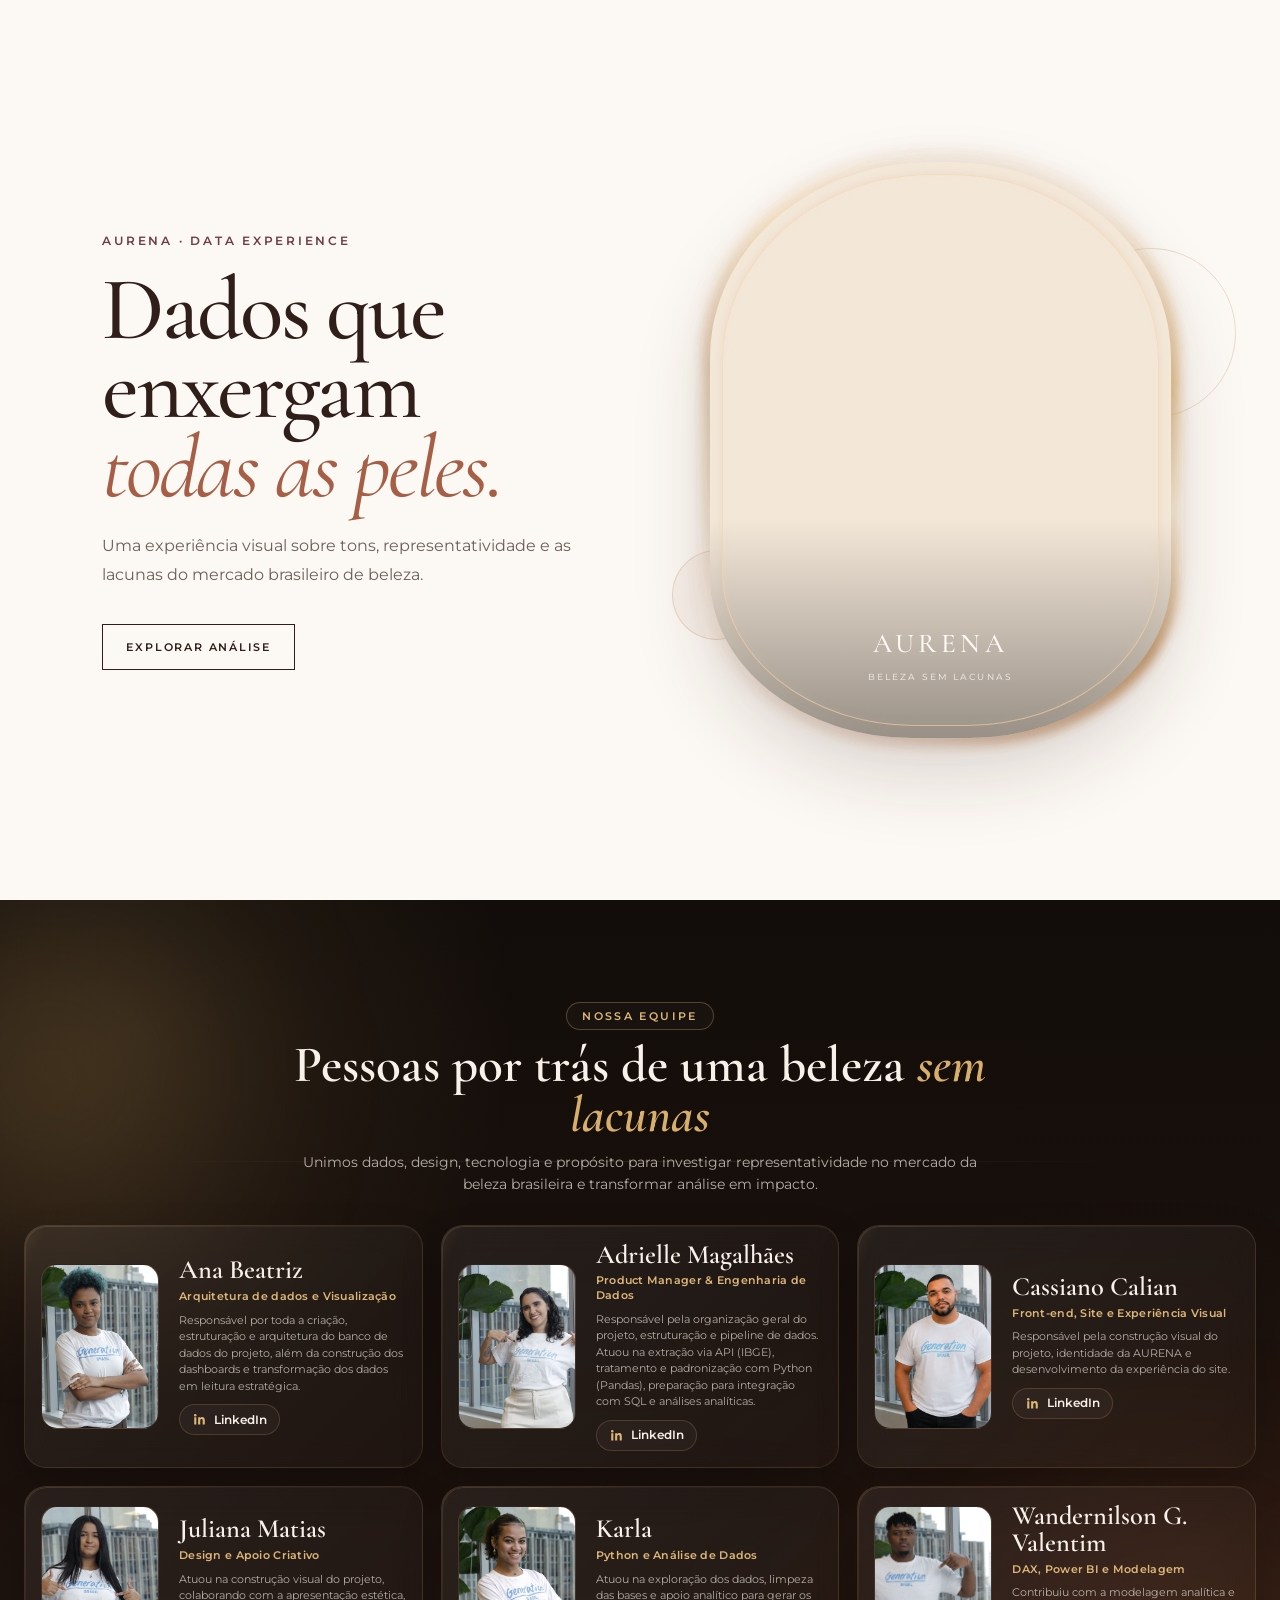
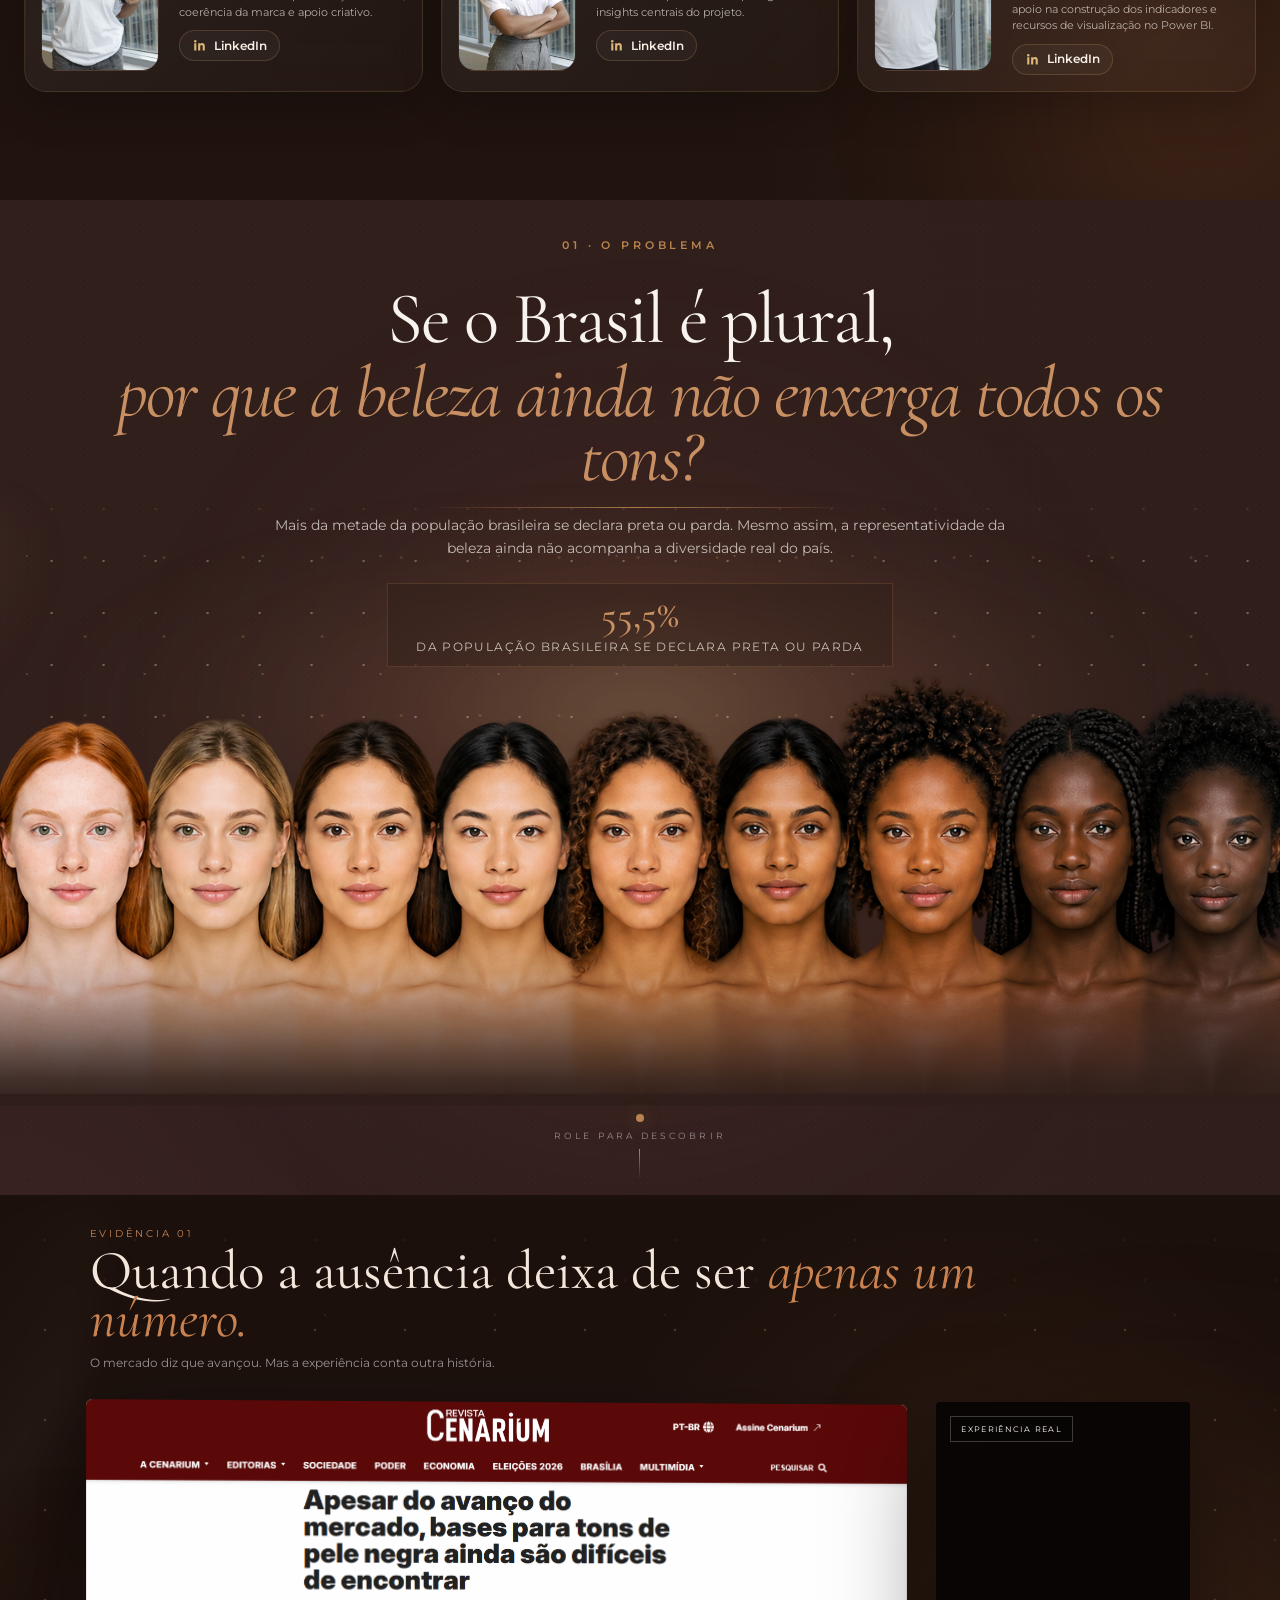
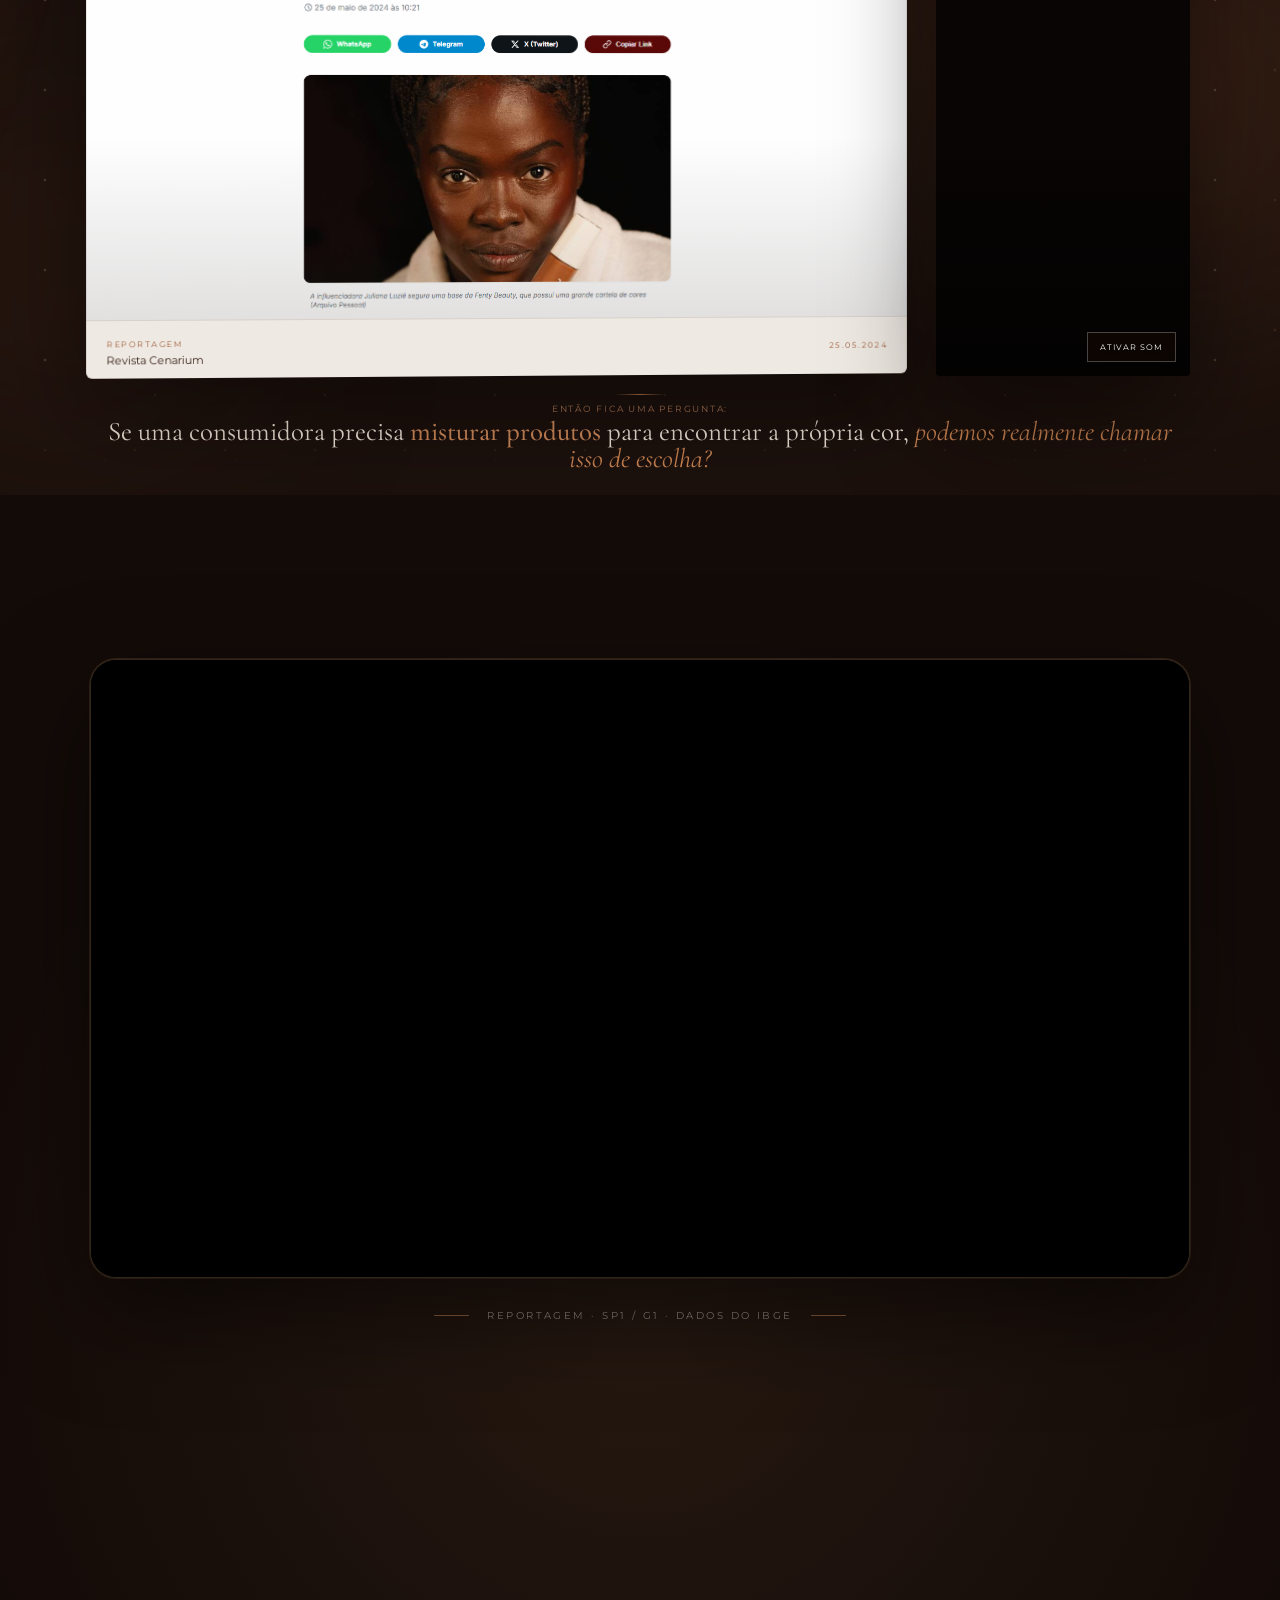
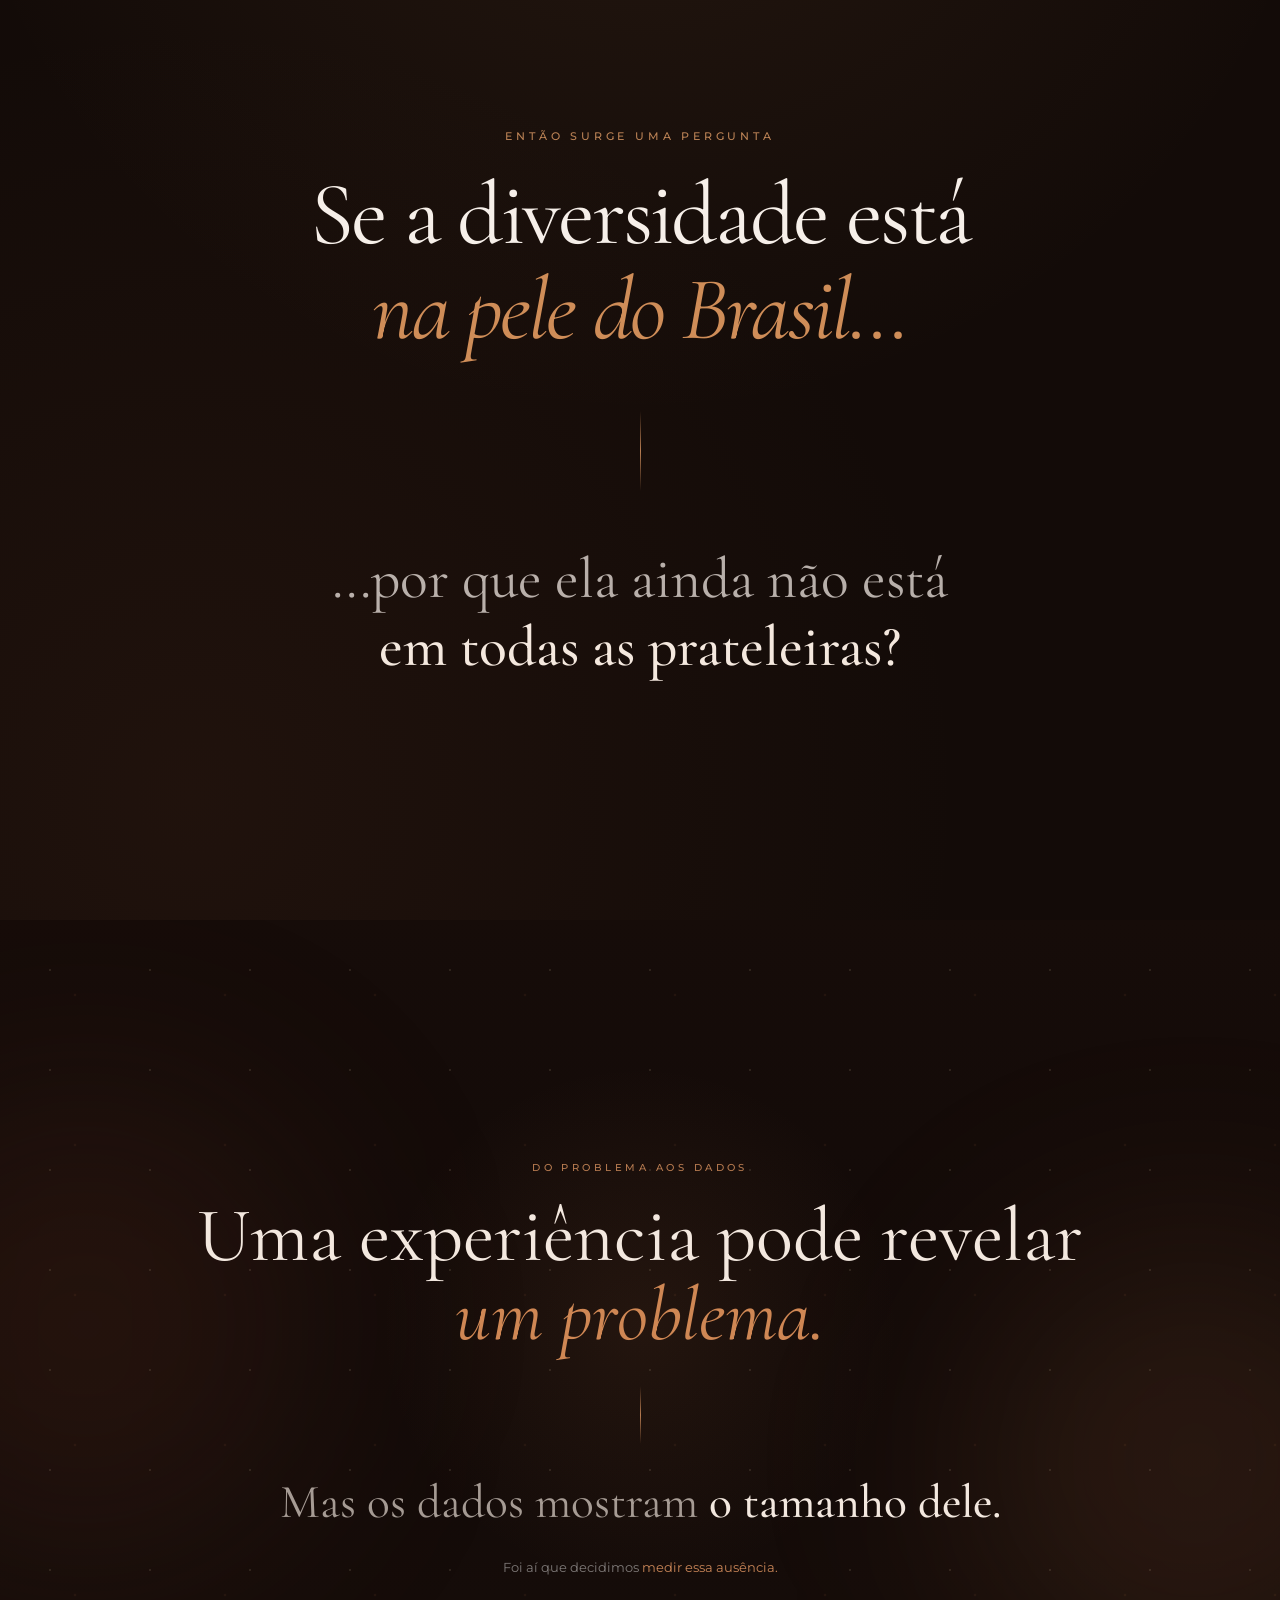
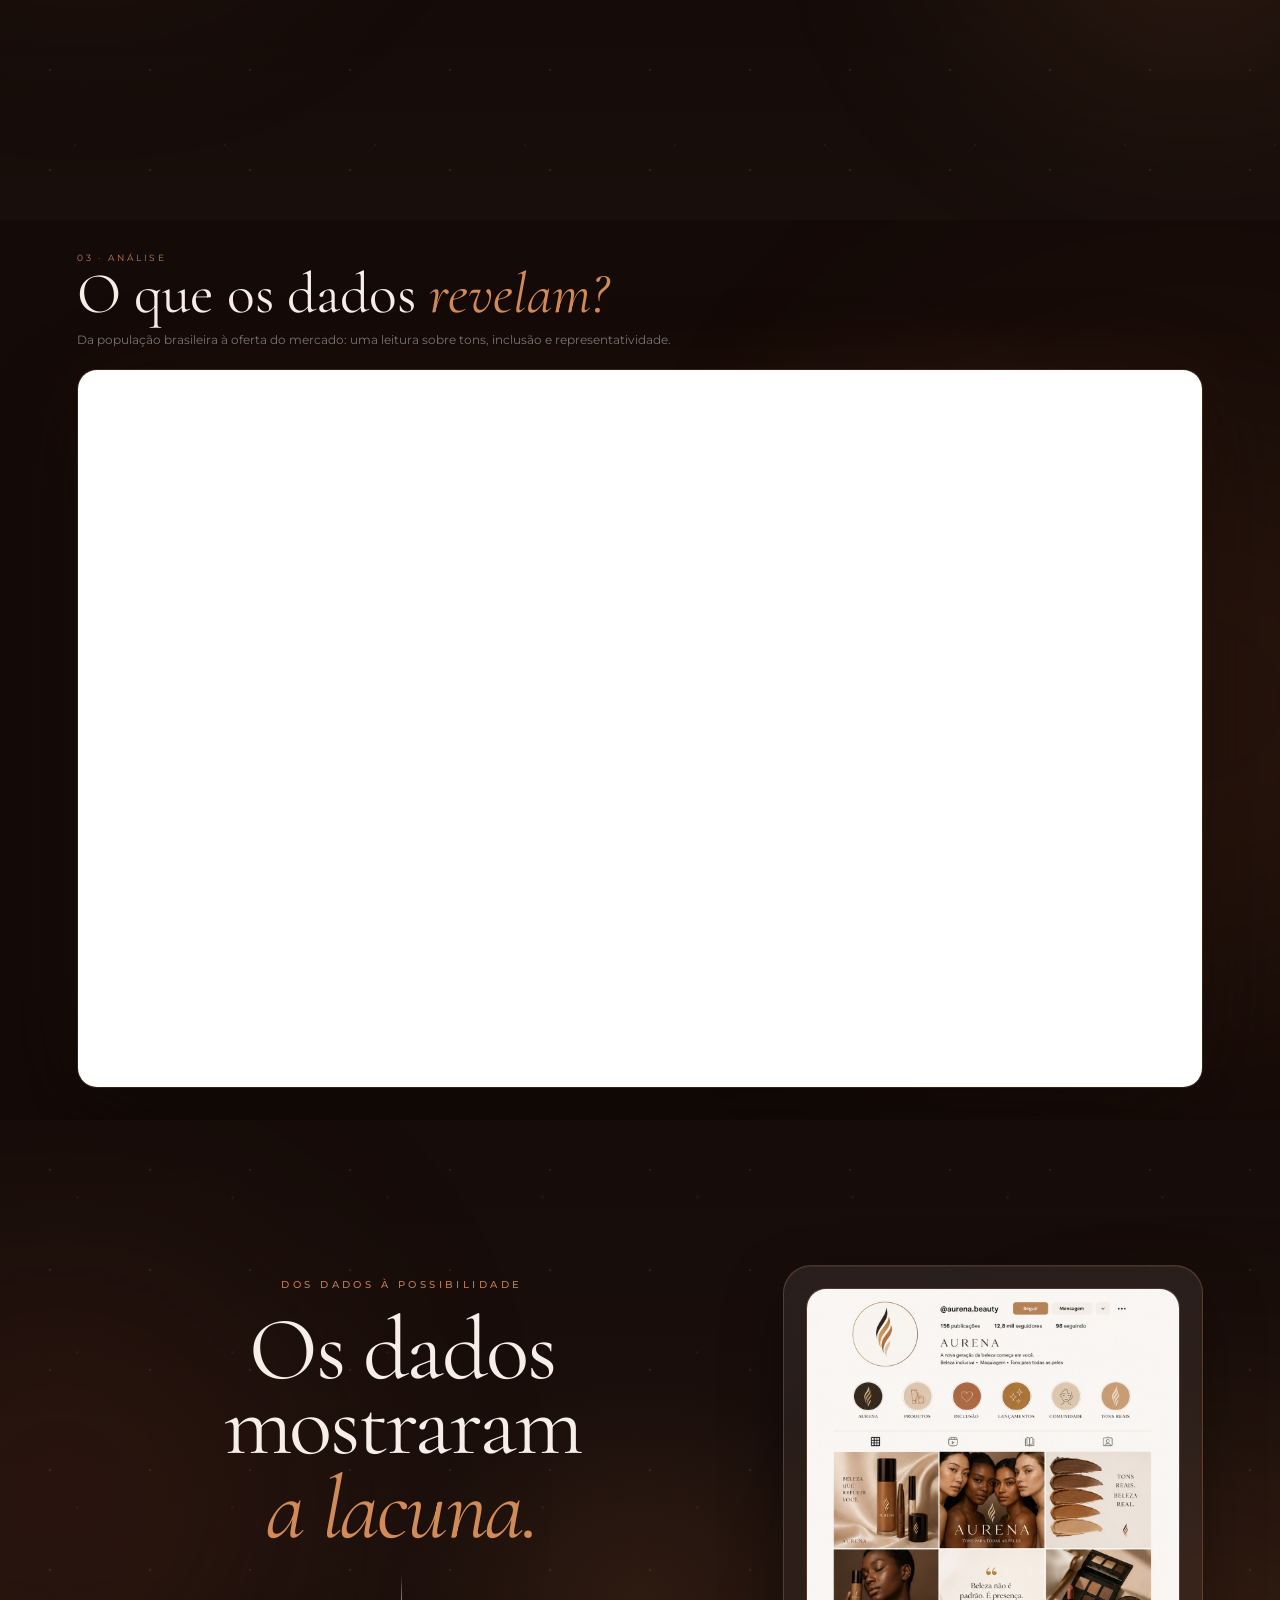
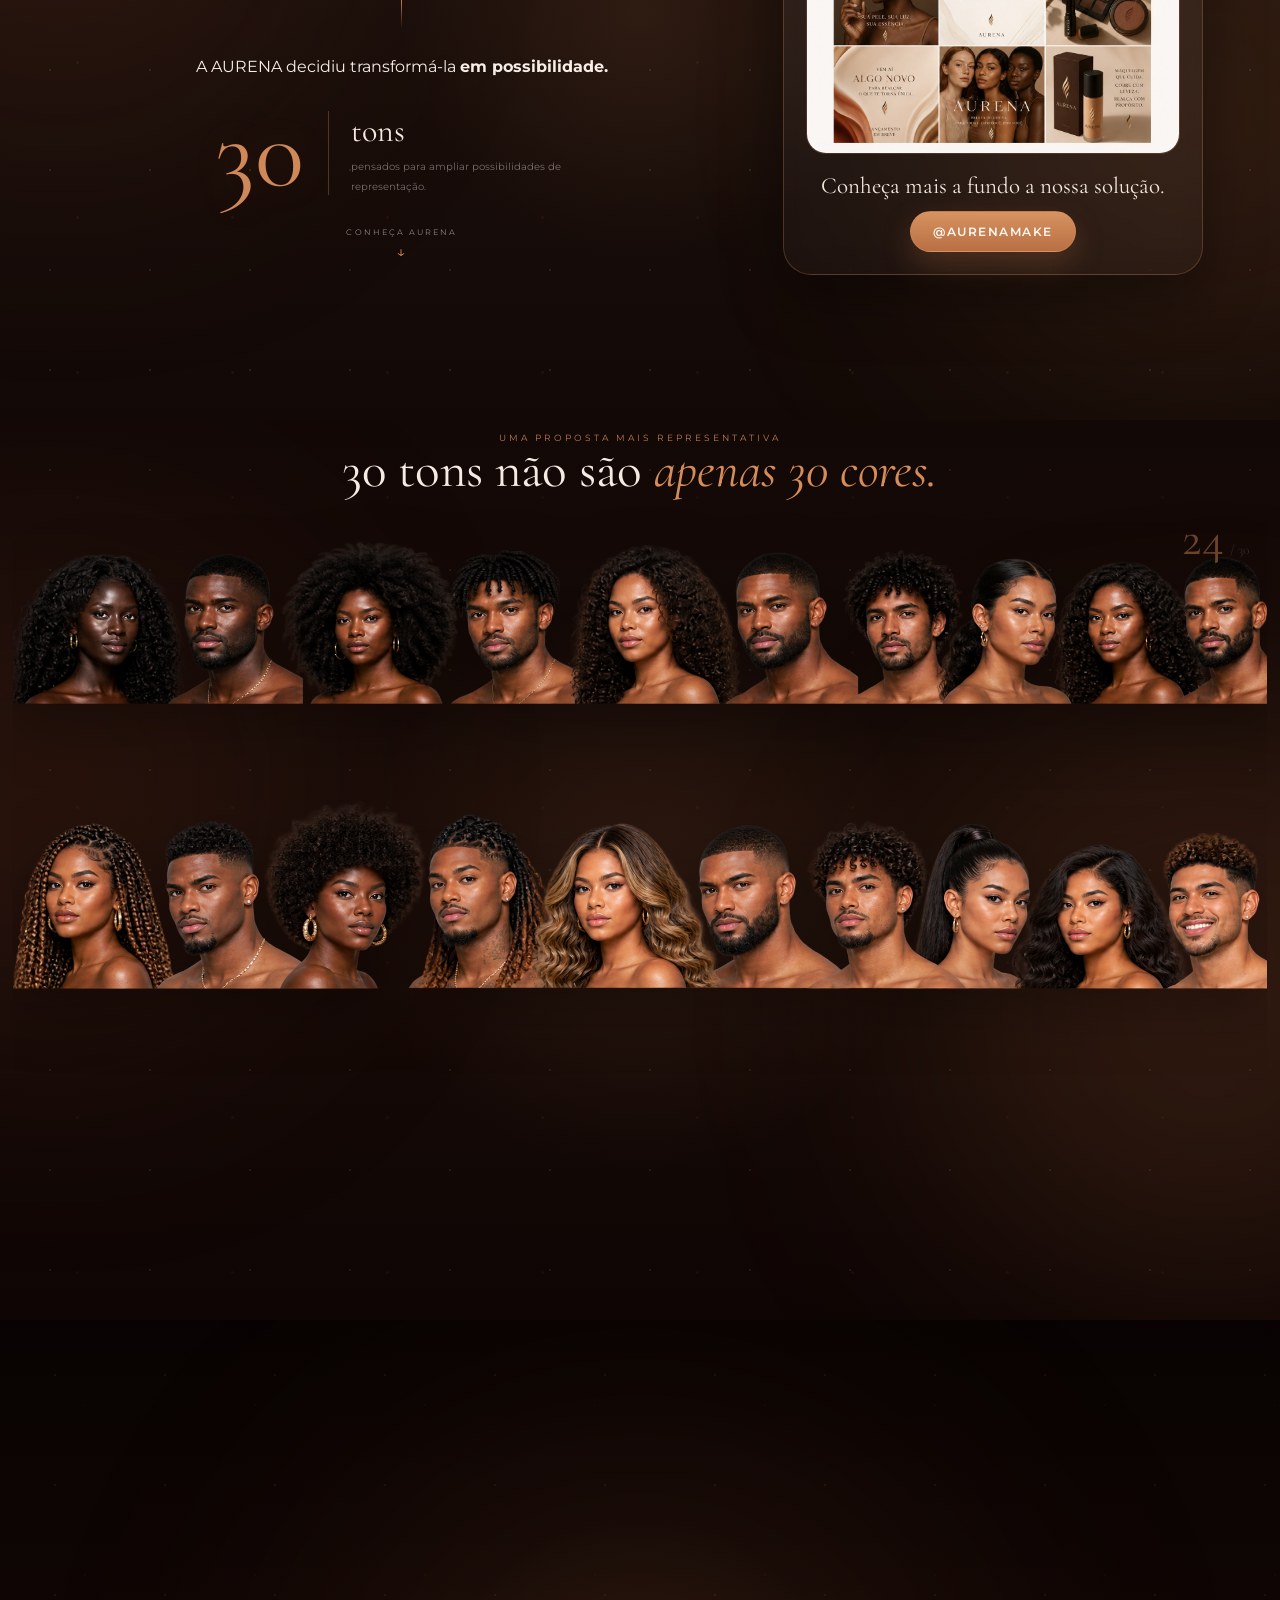
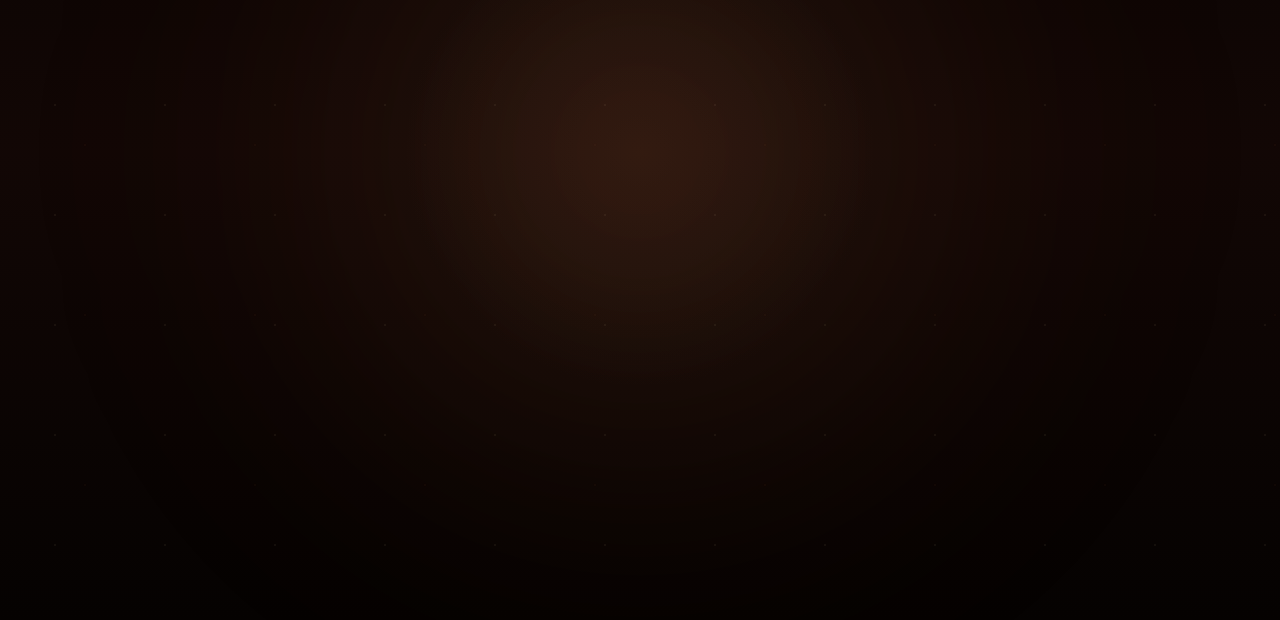
==== index.html @ 51bfdc3a "chore: prepare AURENA website for static deployment" ====
<!doctype html>
<html lang="pt-BR">
  <head>
    <meta charset="UTF-8" />
    <meta name="viewport" content="width=device-width, initial-scale=1.0" />

    <title>AURENA — Beleza sem Lacunas</title>

    <!-- FONTES -->
    <link rel="preconnect" href="https://fonts.googleapis.com" />
    <link rel="preconnect" href="https://fonts.gstatic.com" crossorigin />

    <link
      href="https://fonts.googleapis.com/css2?family=Cormorant+Garamond:wght@400;500;600;700&family=Montserrat:wght@300;400;500;600&display=swap"
      rel="stylesheet"
    />

    <!-- CSS -->
    <link rel="stylesheet" href="style.css" />
  </head>

  <body class="intro-lock">
    <!-- =========================================
       INTRODUÇÃO AURENA
       ========================================= -->

    <section class="intro" id="intro">
      <!-- Canvas responsável pelas partículas -->
      <canvas id="powderCanvas"></canvas>

      <!-- Luzes de fundo -->
      <div class="ambient ambient-one"></div>
      <div class="ambient ambient-two"></div>

      <!-- Pó compacto -->
      <div class="compact" id="compact">
        <div class="compact-ring"></div>

        <div class="powder-surface">
          <!-- Rachaduras -->
          <span class="crack crack-1"></span>
          <span class="crack crack-2"></span>
          <span class="crack crack-3"></span>
          <span class="crack crack-4"></span>
          <span class="crack crack-5"></span>
          <span class="crack crack-6"></span>
          <span class="crack crack-7"></span>
          <span class="crack crack-8"></span>
        </div>
      </div>

      <!-- Marca -->
      <div class="brand-reveal" id="brandReveal">
        <span class="brand-kicker"> BELEZA SEM LACUNAS </span>

        <h1 class="brand-name">AURENA</h1>

        <div class="brand-line"></div>

        <p class="brand-slogan">
          A nova geração da beleza começa em
          <strong>você.</strong>
        </p>
      </div>

      <!-- Texto inferior -->
      <p class="intro-hint" id="introHint">clique ou toque para revelar</p>

      <!-- Botão -->
      <button class="skip-intro" id="skipIntro" type="button">
        pular introdução
      </button>
    </section>

    <!-- =========================================
       PRÉVIA DA HOME
       ========================================= -->

    <main class="site-content">
      <section class="preview-hero">
        <!-- Texto -->
        <div class="preview-copy">
          <span class="preview-eyebrow"> AURENA · DATA EXPERIENCE </span>

          <h2>
            Dados que enxergam
            <em>todas as peles.</em>
          </h2>

          <p>
            Uma experiência visual sobre tons, representatividade e as lacunas
            do mercado brasileiro de beleza.
          </p>

          <a href="#projeto" class="preview-button"> explorar análise </a>
        </div>

        <!-- Elemento visual -->
        <!-- =========================================
     VÍDEO AURENA
========================================= -->

        <div class="aurena-video-container">
          <div class="aurena-video-frame">
            <video
              id="aurenaVideo"
              class="aurena-video"
              muted
              playsinline
              autoplay
              loop
              preload="metadata"
            >
              <source src="./assets/aurena-beauty.mp4" type="video/mp4" />
            </video>

            <!-- detalhe editorial -->

            <div class="video-gradient"></div>

            <!-- identificação discreta -->

            <div class="video-label">
              <span> AURENA </span>

              <small> BELEZA SEM LACUNAS </small>
            </div>
          </div>

          <!-- elemento decorativo -->

          <div class="video-circle video-circle-one"></div>

          <div class="video-circle video-circle-two"></div>
        </div>
      </section>

      <!-- =========================================
   EQUIPE AURENA
   ========================================= -->
      <section class="team-section" id="equipe">
        <div class="team-bg-glow team-bg-glow-1"></div>
        <div class="team-bg-glow team-bg-glow-2"></div>

        <div class="team-container">
          <div class="team-header">
            <span class="team-tag">NOSSA EQUIPE</span>
            <h2>
              Pessoas por trás de uma beleza
              <span>sem lacunas</span>
            </h2>
            <p>
              Unimos dados, design, tecnologia e propósito para investigar
              representatividade no mercado da beleza brasileira e transformar
              análise em impacto.
            </p>
          </div>

          <div class="team-grid">
            <!-- 1 -->
            <article class="team-card">
              <div class="team-photo-wrapper">
                <img
                  src="./assets/team/ana.jpg"
                  alt="Foto de Ana Beatriz"
                  class="team-photo"
                />
              </div>

              <div class="team-info">
                <h3>Ana Beatriz</h3>
                <span class="team-role"
                  >Arquitetura de dados e Visualização</span
                >
                <p>
                  Responsável por toda a criação, estruturação e arquitetura do
                  banco de dados do projeto, além da construção dos dashboards e
                  transformação dos dados em leitura estratégica.
                </p>

                <a
                  href="https://www.linkedin.com/in/anbez/"
                  target="_blank"
                  class="team-linkedin"
                >
                  <svg viewBox="0 0 24 24" aria-hidden="true">
                    <path
                      d="M6.94 8.5H3.56V20h3.38V8.5ZM5.25 3A2.06 2.06 0 0 0 3.19 5.06c0 1.13.92 2.06 2.06 2.06a2.06 2.06 0 1 0 0-4.12ZM20.44 12.74c0-3.27-1.74-4.79-4.06-4.79-1.87 0-2.71 1.03-3.18 1.75V8.5H9.81c.04.8 0 11.5 0 11.5h3.38v-6.42c0-.34.02-.68.13-.92.27-.68.88-1.38 1.9-1.38 1.34 0 1.88 1.02 1.88 2.52V20h3.38v-7.26Z"
                    />
                  </svg>
                  <span>LinkedIn</span>
                </a>
              </div>
            </article>

            <article class="team-card">
              <div class="team-photo-wrapper">
                <img
                  src="./assets/team/marcia.jpg"
                  alt="Foto de Adrielle"
                  class="team-photo"
                />
              </div>

              <div class="team-info">
                <h3>Adrielle Magalhães</h3>
                <span class="team-role"
                  >Product Manager & Engenharia de Dados</span
                >
                <p>
                  Responsável pela organização geral do projeto, estruturação e
                  pipeline de dados. Atuou na extração via API (IBGE),
                  tratamento e padronização com Python (Pandas), preparação para
                  integração com SQL e análises analíticas.
                </p>

                <a
                  href="https://www.linkedin.com/in/adriellermagalhaes/"
                  target="_blank"
                  class="team-linkedin"
                >
                  <svg viewBox="0 0 24 24" aria-hidden="true">
                    <path
                      d="M6.94 8.5H3.56V20h3.38V8.5ZM5.25 3A2.06 2.06 0 0 0 3.19 5.06c0 1.13.92 2.06 2.06 2.06a2.06 2.06 0 1 0 0-4.12ZM20.44 12.74c0-3.27-1.74-4.79-4.06-4.79-1.87 0-2.71 1.03-3.18 1.75V8.5H9.81c.04.8 0 11.5 0 11.5h3.38v-6.42c0-.34.02-.68.13-.92.27-.68.88-1.38 1.9-1.38 1.34 0 1.88 1.02 1.88 2.52V20h3.38v-7.26Z"
                    />
                  </svg>
                  <span>LinkedIn</span>
                </a>
              </div>
            </article>

            <!-- 2 -->
            <article class="team-card">
              <div class="team-photo-wrapper">
                <img
                  src="./assets/team/cassiano.jpg"
                  alt="Foto de Cassiano "
                  class="team-photo"
                />
              </div>

              <div class="team-info">
                <h3>Cassiano Calian</h3>
                <span class="team-role"
                  >Front-end, Site e Experiência Visual</span
                >
                <p>
                  Responsável pela construção visual do projeto, identidade da
                  AURENA e desenvolvimento da experiência do site.
                </p>

                <a
                  href="https://www.linkedin.com/in/cassianocalian/"
                  target="_blank"
                  class="team-linkedin"
                >
                  <svg viewBox="0 0 24 24" aria-hidden="true">
                    <path
                      d="M6.94 8.5H3.56V20h3.38V8.5ZM5.25 3A2.06 2.06 0 0 0 3.19 5.06c0 1.13.92 2.06 2.06 2.06a2.06 2.06 0 1 0 0-4.12ZM20.44 12.74c0-3.27-1.74-4.79-4.06-4.79-1.87 0-2.71 1.03-3.18 1.75V8.5H9.81c.04.8 0 11.5 0 11.5h3.38v-6.42c0-.34.02-.68.13-.92.27-.68.88-1.38 1.9-1.38 1.34 0 1.88 1.02 1.88 2.52V20h3.38v-7.26Z"
                    />
                  </svg>
                  <span>LinkedIn</span>
                </a>
              </div>
            </article>

            <!-- 4 -->
            <article class="team-card">
              <div class="team-photo-wrapper">
                <img
                  src="./assets/team/juliana.jpg"
                  alt="Foto de Juliana"
                  class="team-photo"
                />
              </div>

              <div class="team-info">
                <h3>Juliana Matias</h3>
                <span class="team-role">Design e Apoio Criativo</span>
                <p>
                  Atuou na construção visual do projeto, colaborando com a
                  apresentação estética, coerência da marca e apoio criativo.
                </p>

                <a
                  href="https://www.linkedin.com/in/juliana-matias/"
                  target="_blank"
                  class="team-linkedin"
                >
                  <svg viewBox="0 0 24 24" aria-hidden="true">
                    <path
                      d="M6.94 8.5H3.56V20h3.38V8.5ZM5.25 3A2.06 2.06 0 0 0 3.19 5.06c0 1.13.92 2.06 2.06 2.06a2.06 2.06 0 1 0 0-4.12ZM20.44 12.74c0-3.27-1.74-4.79-4.06-4.79-1.87 0-2.71 1.03-3.18 1.75V8.5H9.81c.04.8 0 11.5 0 11.5h3.38v-6.42c0-.34.02-.68.13-.92.27-.68.88-1.38 1.9-1.38 1.34 0 1.88 1.02 1.88 2.52V20h3.38v-7.26Z"
                    />
                  </svg>
                  <span>LinkedIn</span>
                </a>
              </div>
            </article>

            <!-- 5 -->
            <article class="team-card">
              <div class="team-photo-wrapper">
                <img
                  src="./assets/team/karla.jpg"
                  alt="Foto de Karla"
                  class="team-photo"
                />
              </div>

              <div class="team-info">
                <h3>Karla</h3>
                <span class="team-role">Python e Análise de Dados</span>
                <p>
                  Atuou na exploração dos dados, limpeza das bases e apoio
                  analítico para gerar os insights centrais do projeto.
                </p>

                <a
                  href="https://www.linkedin.com/in/karla-maria-m-b86157215/"
                  target="_blank"
                  class="team-linkedin"
                >
                  <svg viewBox="0 0 24 24" aria-hidden="true">
                    <path
                      d="M6.94 8.5H3.56V20h3.38V8.5ZM5.25 3A2.06 2.06 0 0 0 3.19 5.06c0 1.13.92 2.06 2.06 2.06a2.06 2.06 0 1 0 0-4.12ZM20.44 12.74c0-3.27-1.74-4.79-4.06-4.79-1.87 0-2.71 1.03-3.18 1.75V8.5H9.81c.04.8 0 11.5 0 11.5h3.38v-6.42c0-.34.02-.68.13-.92.27-.68.88-1.38 1.9-1.38 1.34 0 1.88 1.02 1.88 2.52V20h3.38v-7.26Z"
                    />
                  </svg>
                  <span>LinkedIn</span>
                </a>
              </div>
            </article>

            <!-- 6 -->
            <article class="team-card">
              <div class="team-photo-wrapper">
                <img
                  src="./assets/team/wandernilson.jpg"
                  alt="Foto de Wandernilson"
                  class="team-photo"
                />
              </div>

              <div class="team-info">
                <h3>Wandernilson G. Valentim</h3>
                <span class="team-role">DAX, Power BI e Modelagem</span>
                <p>
                  Contribuiu com a modelagem analítica e apoio na construção dos
                  indicadores e recursos de visualização no Power BI.
                </p>

                <a
                  href="https://www.linkedin.com/in/wandernilsongv/"
                  target="_blank"
                  class="team-linkedin"
                >
                  <svg viewBox="0 0 24 24" aria-hidden="true">
                    <path
                      d="M6.94 8.5H3.56V20h3.38V8.5ZM5.25 3A2.06 2.06 0 0 0 3.19 5.06c0 1.13.92 2.06 2.06 2.06a2.06 2.06 0 1 0 0-4.12ZM20.44 12.74c0-3.27-1.74-4.79-4.06-4.79-1.87 0-2.71 1.03-3.18 1.75V8.5H9.81c.04.8 0 11.5 0 11.5h3.38v-6.42c0-.34.02-.68.13-.92.27-.68.88-1.38 1.9-1.38 1.34 0 1.88 1.02 1.88 2.52V20h3.38v-7.26Z"
                    />
                  </svg>
                  <span>LinkedIn</span>
                </a>
              </div>
            </article>
          </div>
        </div>
      </section>

      <!-- =====================================================
     O PROBLEMA
===================================================== -->

      <section class="problem-section" id="projeto">
        <!-- luzes decorativas -->
        <div class="problem-light problem-light-one"></div>
        <div class="problem-light problem-light-two"></div>

        <!-- primeira tela -->
        <div class="problem-intro reveal-problem">
          <span class="problem-eyebrow"> 01 · O PROBLEMA </span>

          <h2 class="problem-question">
            Se o Brasil é plural,
            <em>por que a beleza ainda não enxerga todos os tons?</em>
          </h2>

          <p class="problem-description">
            Mais da metade da população brasileira se declara preta ou parda.
            Mesmo assim, a representatividade da beleza ainda não acompanha a
            diversidade real do país.
          </p>

          <div class="problem-mini-stat hero-55-card">
            <strong>55,5%</strong>
            <span>da população brasileira se declara preta ou parda</span>
          </div>
          <div class="problem-people">
            <!-- AURA DOURADA ATRÁS DAS MODELOS -->
            <div class="people-luxury-aura" aria-hidden="true"></div>

            <!-- PARTÍCULAS DE PÓ DE MAQUIAGEM -->
            <div class="people-makeup-dust" aria-hidden="true"></div>

            <img
              src="./assets/diversidade-mulheres.png"
              alt="Diversidade de tons de pele"
            />

            <div class="problem-people-fade" aria-hidden="true"></div>
          </div>

          <div class="scroll-indicator">
            <span>ROLE PARA DESCOBRIR</span>

            <div class="scroll-line"></div>
          </div>
        </div>

        <!-- =====================================================
     EVIDÊNCIA - REPORTAGEM + VÍDEO
====================================================== -->

        <section class="evidencia" id="evidencia">
          <div class="evidencia-luz evidencia-luz-1"></div>
          <div class="evidencia-luz evidencia-luz-2"></div>
          <div class="evidencia-powder" aria-hidden="true"></div>
          <div class="evidencia-shimmer" aria-hidden="true"></div>

          <div class="evidencia-container">
            <!-- CABEÇALHO -->
            <header class="evidencia-header evidencia-reveal">
              <span class="evidencia-numero"> EVIDÊNCIA 01 </span>

              <h2>
                Quando a ausência deixa de ser
                <span>apenas um número.</span>
              </h2>

              <p>
                O mercado diz que avançou. Mas a experiência conta outra
                história.
              </p>
            </header>

            <!-- CONTEÚDO PRINCIPAL -->
            <div class="evidencia-grid evidencia-reveal">
              <!-- REPORTAGEM -->
              <a
                class="reportagem-card"
                href="https://revistacenarium.com.br/apesar-do-avanco-do-mercado-bases-para-tons-de-pele-negra-ainda-sao-dificeis-de-encontrar/"
                target="_blank"
                rel="noopener noreferrer"
              >
                <div class="reportagem-imagem">
                  <img
                    src="./assets/reportagem-cenarium.webp"
                    alt="Reportagem sobre dificuldade em encontrar bases para tons de pele negra"
                  />

                  <div class="reportagem-overlay"></div>
                </div>

                <div class="reportagem-info">
                  <div>
                    <span>REPORTAGEM</span>

                    <p>Revista Cenarium</p>
                  </div>

                  <span class="reportagem-data"> 25.05.2024 </span>
                </div>
              </a>

              <!-- VÍDEO -->
              <div class="video-evidencia-card">
                <video
                  id="videoEvidencia"
                  muted
                  playsinline
                  loop
                  preload="metadata"
                >
                  <source
                    src="./assets/reel-youthforia.mp4"
                    type="video/mp4"
                  />
                </video>

                <div class="video-etiqueta">EXPERIÊNCIA REAL</div>

                <button class="video-som" id="videoSom" type="button">
                  ATIVAR SOM
                </button>
              </div>
            </div>

            <!-- FRASE IMPACTO -->
            <div class="evidencia-impacto evidencia-reveal">
              <div class="linha-impacto"></div>

              <p class="impacto-pequeno">Então fica uma pergunta:</p>

              <blockquote>
                Se uma consumidora precisa
                <strong>misturar produtos</strong>
                para encontrar a própria cor,

                <span> podemos realmente chamar isso de escolha? </span>
              </blockquote>
            </div>
          </div>
        </section>

        <!-- ==================================================
     AURENA — DO CENSO AO MERCADO
================================================== -->

        <section class="aurena-story" id="aurenaStory">
          <!-- ==========================================
         01 — PERGUNTA ANTES DO VÍDEO
    =========================================== -->
          <!--

          *<div class="aurena-story__intro">
            <span class="aurena-story__eyebrow">
              DADOS QUE CONTAM UMA HISTÓRIA
            </span>

            <h2>
              Mas o que esses
              <strong>55,5%</strong>
              realmente representam?
            </h2>

            <p>
              Antes de olhar para o mercado, precisamos olhar para o Brasil.
            </p>
          </div>

          <!-- ==========================================
         02 — VÍDEO OFICIAL IBGE
         COMEÇA: 0:23
         TERMINA: 0:44
    =========================================== -->

          <div class="aurena-story__video-area">
            <div class="aurena-story__video-glow"></div>

            <div class="aurena-story__video">
              <video
                id="videoIbge"
                class="video-ibge"
                muted
                playsinline
                preload="auto"
                loop
              >
                <source
                  src="./assets/ibge-136-cores-trecho.mp4"
                  type="video/mp4"
                />

                Seu navegador não suporta reprodução de vídeo.
              </video>
            </div>

            <div class="aurena-story__source">
              <span></span>

              REPORTAGEM · SP1 / G1 · DADOS DO IBGE

              <span></span>
            </div>
          </div>

          <!-- ==========================================
         03 — PERGUNTA DE IMPACTO
    =========================================== -->

          <div class="aurena-story__impact">
            <span class="aurena-story__eyebrow">
              ENTÃO SURGE UMA PERGUNTA
            </span>

            <h2>
              Se a diversidade está
              <em>na pele do Brasil...</em>
            </h2>

            <div class="aurena-story__line"></div>

            <h3>
              ...por que ela ainda não está
              <strong>em todas as prateleiras?</strong>
            </h3>
          </div>

          <!-- =====================================================
     AURENA — TRANSIÇÃO PARA OS DADOS
===================================================== -->

          <section class="data-transition" id="dataTransition">
            <div class="data-transition-glow data-transition-glow-1"></div>
            <div class="data-transition-glow data-transition-glow-2"></div>

            <div class="data-transition-powder"></div>

            <div class="data-transition-content">
              <span class="data-transition-eyebrow">
                DO PROBLEMA AOS DADOS
              </span>

              <h2>
                Uma experiência pode revelar
                <em>um problema.</em>
              </h2>

              <div class="data-transition-line"></div>

              <h3>
                Mas os dados mostram
                <strong>o tamanho dele.</strong>
              </h3>

              <p>
                Foi aí que decidimos
                <span>medir essa ausência.</span>
              </p>
            </div>
          </section>
        </section>

        <!-- =====================================================
             AURENA — POWER BI
        ===================================================== -->

        <section class="powerbi-section" id="powerbi">
          <div class="powerbi-glow"></div>

          <div class="powerbi-container">
            <header class="powerbi-header">
              <span> 03 · ANÁLISE </span>

              <h2>
                O que os dados
                <em>revelam?</em>
              </h2>

              <p>
                Da população brasileira à oferta do mercado: uma leitura sobre
                tons, inclusão e representatividade.
              </p>
            </header>

            <div class="powerbi-frame">
              <iframe
                class="powerbi-iframe"
                title="AURENA — Dashboard Interativo"
                src="https://app.powerbi.com/view?r=eyJrIjoiNDg3NWFkZDEtMTcyMS00ZDdkLWEwNDUtY2I1MTg0NTg1MWFkIiwidCI6Ijk1YjQ3NzJiLWViYjYtNGQ4Ni1hNDE2LTEzYTIwMWVhMGM1ZCJ9&pageName=2a7285688c053e726405"
                frameborder="0"
                allowfullscreen="true"
                loading="lazy"
              >
              </iframe>
            </div>
          </div>
        </section>

        <!-- =====================================================
     AURENA — DOS DADOS À POSSIBILIDADE
===================================================== -->

        <section class="aurena-solution-final" id="solucaoFinal">
          <div class="solution-final-glow solution-final-glow-left"></div>
          <div class="solution-final-glow solution-final-glow-right"></div>

          <div class="solution-final-powder" aria-hidden="true"></div>

          <div class="solution-final-content final-reveal">
            <div class="solution-final-layout">
              <!-- TEXTO PRINCIPAL -->
              <div class="solution-final-main">
                <span class="solution-final-eyebrow">
                  DOS DADOS À POSSIBILIDADE
                </span>

                <h2>
                  Os dados mostraram
                  <em>a lacuna.</em>
                </h2>

                <div class="solution-final-line"></div>

                <p>
                  A AURENA decidiu transformá-la
                  <strong>em possibilidade.</strong>
                </p>

                <div class="solution-number">
                  <span class="solution-number-value">30</span>

                  <div class="solution-number-copy">
                    <strong>tons</strong>
                    <span>
                      pensados para ampliar possibilidades de representação.
                    </span>
                  </div>
                </div>

                <a
                  href="https://www.instagram.com/aurenamake/"
                  target="_blank"
                  rel="noopener noreferrer"
                  class="solution-scroll"
                >
                  <span>CONHEÇA AURENA</span>
                  <div>↓</div>
                </a>
              </div>

              <!-- CARD DO INSTAGRAM -->
              <aside class="solution-instagram-card">
                <div class="solution-instagram-image">
                  <img
                    src="./assets/instagram.png"
                    alt="Instagram da AURENA"
                  />
                </div>

                <p class="solution-instagram-text">
                  Conheça mais a fundo a nossa solução.
                </p>

                <a
                  href="https://www.instagram.com/aurenamake/"
                  target="_blank"
                  rel="noopener noreferrer"
                  class="solution-instagram-handle"
                >
                  @aurenamake
                </a>
              </aside>
            </div>
          </div>
        </section>

        <!-- =====================================================
     AURENA — 30 TONS · REVELAÇÃO EM 3 ATOS
===================================================== -->

        <section class="representation-epic" id="representationEpic">
          <!-- FUNDO -->
          <div class="representation-epic-glow epic-glow-left"></div>
          <div class="representation-epic-glow epic-glow-right"></div>

          <div class="representation-epic-powder" aria-hidden="true"></div>

          <div class="representation-epic-content">
            <!-- TÍTULO -->

            <header class="representation-epic-header">
              <span> UMA PROPOSTA MAIS REPRESENTATIVA </span>

              <h2>
                30 tons não são
                <em>apenas 30 cores.</em>
              </h2>
            </header>

            <!-- PALCO -->

            <div class="representation-stage">
              <div class="representation-stage-glow" aria-hidden="true"></div>

              <div class="representation-sweep" aria-hidden="true"></div>

              <!-- CONTADOR -->

              <div class="representation-counter">
                <strong id="representationCounter"> 0 </strong>

                <span>/ 30</span>
              </div>

              <!-- GRUPO 01 -->

              <div class="representation-row row-01">
                <img
                  src="./assets/aurena-grupo-01.png"
                  alt="Primeiro grupo de tons AURENA"
                  class="representation-group representation-group-01"
                />
              </div>

              <!-- GRUPO 02 -->

              <div class="representation-row row-02">
                <img
                  src="./assets/aurena-grupo-02.png"
                  alt="Segundo grupo de tons AURENA"
                  class="representation-group representation-group-02"
                />
              </div>

              <!-- GRUPO 03 -->

              <div class="representation-row row-03">
                <img
                  src="./assets/aurena-grupo-03.png"
                  alt="Terceiro grupo de tons AURENA"
                  class="representation-group representation-group-03"
                />
              </div>
            </div>

            <!-- FRASE FINAL -->

            <div class="representation-impact">
              <span></span>

              <p>
                São 30 possibilidades
                <strong> de alguém se reconhecer. </strong>
              </p>

              <span></span>
            </div>
          </div>
        </section>

        <!-- =====================================================
     AURENA — MANIFESTO FINAL CINEMATOGRÁFICO
===================================================== -->

        <section class="aurena-manifesto-final" id="manifestoFinal">
          <!-- CORTINAS DE ABERTURA -->
          <div class="manifesto-curtain manifesto-curtain-left"></div>
          <div class="manifesto-curtain manifesto-curtain-right"></div>

          <!-- GRANDE NÚMERO AO FUNDO -->
          <div class="manifesto-ghost-number" aria-hidden="true">30</div>

          <!-- HALO CENTRAL -->
          <div class="manifesto-cinematic-halo" aria-hidden="true"></div>

          <!-- PÓ / TEXTURA -->
          <div class="manifesto-final-powder" aria-hidden="true"></div>

          <!-- FLASH DE LUZ FINAL -->
          <div class="manifesto-final-flash" aria-hidden="true"></div>

          <!-- CONTEÚDO -->
          <div class="manifesto-final-content">
            <!-- ATO 1 -->
            <div class="manifesto-act manifesto-act-01">
              <span class="manifesto-final-eyebrow"> UMA ÚLTIMA PERGUNTA </span>

              <h2 class="manifesto-question">
                <span>Quantos tons são suficientes</span>
                <em>para representar o Brasil?</em>
              </h2>
            </div>

            <!-- ATO 2 -->
            <div class="manifesto-act manifesto-act-02">
              <div class="manifesto-thin-line"></div>

              <p>
                Talvez a resposta
                <span>não esteja em um número.</span>
              </p>
            </div>

            <!-- ATO 3 -->
            <div class="manifesto-act manifesto-act-03">
              <span class="manifesto-small-word"> TALVEZ ESTEJA EM </span>

              <h3>
                não deixar
                <strong>ninguém de fora.</strong>
              </h3>

              <div class="manifesto-answer-line"></div>
            </div>

            <!-- ATO 4 — MARCA -->
            <div class="manifesto-brand-final manifesto-act manifesto-act-04">
              <div class="manifesto-brand-symbol">
                <span></span>
              </div>

              <h4 aria-label="AURENA">
                <span>A</span>
                <span>U</span>
                <span>R</span>
                <span>E</span>
                <span>N</span>
                <span>A</span>
              </h4>

              <p>BELEZA SEM LACUNAS</p>
            </div>
          </div>
        </section>
      </section>
    </main>
    <script src="script.js"></script>
  </body>
</html>
---- style.css ----
/* =========================================
   AURENA — STYLE.CSS LIMPO
   Versão revisada sem CSS obsoleto/redundante
   Mantém o comportamento visual atual
========================================= */

:root {
  --espresso: #2f1e1a;
  --bronze: #b8844f;
  --terracotta: #a65f46;
  --caramel: #c78f62;
  --cream: #f3e7d8;
  --off-white: #fcf8f3;
  --wine: #6f3b46;
  --soft-black: #1c1817;
  --serif: "Cormorant Garamond", Georgia, serif;
  --sans: "Montserrat", Arial, sans-serif;
}

* {
  box-sizing: border-box;
}

html {
  scroll-behavior: smooth;
}

body {
  margin: 0;
  background: var(--off-white);
  color: var(--espresso);
  font-family: var(--sans);
}

body.intro-lock {
  overflow: hidden;
}

.intro {
  position: fixed;
  inset: 0;
  z-index: 9999;
  overflow: hidden;
  display: grid;
  place-items: center;
  background:
    radial-gradient(
      circle at 50% 45%,
      rgba(184, 132, 79, 0.08),
      transparent 28%
    ),
    linear-gradient(145deg, #211815 0%, var(--soft-black) 45%, #120f0e 100%);
  color: var(--off-white);
  isolation: isolate;
}

.intro::before {
  content: "";
  position: absolute;
  inset: 0;
  z-index: -2;
  background-image: radial-gradient(
    rgba(252, 248, 243, 0.055) 0.7px,
    transparent 0.7px
  );
  background-size: 7px 7px;
  opacity: 0.5;
}

.intro.is-leaving {
  pointer-events: none;
  animation: introExit 0.8s cubic-bezier(0.72, 0, 0.2, 1) forwards;
}

@keyframes introExit {
  0% {
    opacity: 1;
    clip-path: circle(145% at 50% 50%);
  }

  55% {
    opacity: 1;
  }

  100% {
    opacity: 0;
    clip-path: circle(0% at 50% 50%);
    visibility: hidden;
  }
}

#powderCanvas {
  position: absolute;
  inset: 0;
  width: 100%;
  height: 100%;
  z-index: 5;
  pointer-events: none;
}

.ambient {
  position: absolute;
  width: 42vw;
  aspect-ratio: 1;
  border-radius: 50%;
  filter: blur(100px);
  opacity: 0.1;
  pointer-events: none;
}

.ambient-one {
  background: var(--wine);
  left: -20vw;
  top: -18vw;
}

.ambient-two {
  background: var(--bronze);
  right: -22vw;
  bottom: -22vw;
}

.compact {
  position: absolute;
  left: 50%;
  top: 50%;
  z-index: 4;
  width: min(34vw, 300px);
  aspect-ratio: 1;
  transform: translate(-50%, -50%) scale(0.42);
  opacity: 0;
  border-radius: 50%;
  animation: compactEnter 1.2s cubic-bezier(0.18, 0.89, 0.32, 1.18) forwards;
}

@keyframes compactEnter {
  0% {
    opacity: 0;
    transform: translate(-50%, -50%) scale(0.35) rotate(-10deg);
  }

  65% {
    opacity: 1;
  }

  100% {
    opacity: 1;
    transform: translate(-50%, -50%) scale(1) rotate(0deg);
  }
}

.compact-ring {
  position: absolute;
  inset: 0;
  border-radius: 50%;
  background: linear-gradient(
    135deg,
    #5c3b2d,
    var(--bronze) 43%,

    #6f4935 70%,

    #251715
  );
  box-shadow:
    0 35px 70px rgba(0, 0, 0, 0.4),
    inset 0 0 0 1px rgba(255, 255, 255, 0.2);
}

.powder-surface {
  position: absolute;
  inset: 8%;
  overflow: hidden;
  border-radius: 50%;
  background:
    radial-gradient(
      circle at 35% 26%,

      rgba(255, 255, 255, 0.24),
      transparent 25%
    ),
    radial-gradient(
      circle at 50% 48%,

      #d3a174 0%,

      var(--caramel) 42%,

      #a86b4f 72%,

      #7d493b 100%
    );
  box-shadow:
    inset 12px 12px 25px rgba(255, 255, 255, 0.12),
    inset -18px -20px 35px rgba(74, 34, 24, 0.3);
}

.powder-surface::after {
  content: "";
  position: absolute;
  inset: 0;
  background-image: radial-gradient(
    rgba(80, 43, 32, 0.28) 0.7px,

    transparent 0.8px
  );
  background-size: 5px 5px;
  mix-blend-mode: multiply;
  opacity: 0.24;
}

.crack {
  position: absolute;
  left: 50%;
  top: 50%;
  width: 2px;
  height: 48%;
  background: linear-gradient(
    to bottom,

    rgba(55, 26, 21, 0.95),
    rgba(73, 35, 26, 0.72) 55%,

    transparent
  );
  transform-origin: top center;
  opacity: 0;
  filter: drop-shadow(1px 0 0 rgba(255, 255, 255, 0.1));
}

.crack::after {
  content: "";
  position: absolute;
  left: 0;
  top: 42%;
  width: 2px;
  height: 38%;
  background: rgba(63, 30, 22, 0.75);
  transform-origin: top;
  transform: rotate(29deg);
}

.crack-1 {
  transform: rotate(8deg);
}

.crack-2 {
  transform: rotate(52deg);
}

.crack-3 {
  transform: rotate(93deg);
}

.crack-4 {
  transform: rotate(137deg);
}

.crack-5 {
  transform: rotate(184deg);
}

.crack-6 {
  transform: rotate(225deg);
}

.crack-7 {
  transform: rotate(271deg);
}

.crack-8 {
  transform: rotate(318deg);
}

.compact.is-cracking .crack {
  animation: crackOpen 0.32s ease-out forwards;
}

.compact.is-cracking .crack:nth-child(2) {
  animation-delay: 0.025s;
}

.compact.is-cracking .crack:nth-child(3) {
  animation-delay: 0.05s;
}

.compact.is-cracking .crack:nth-child(4) {
  animation-delay: 0.075s;
}

.compact.is-cracking .crack:nth-child(5) {
  animation-delay: 0.04s;
}

.compact.is-cracking .crack:nth-child(6) {
  animation-delay: 0.065s;
}

.compact.is-cracking .crack:nth-child(7) {
  animation-delay: 0.09s;
}

.compact.is-cracking .crack:nth-child(8) {
  animation-delay: 0.11s;
}

@keyframes crackOpen {
  from {
    opacity: 0;
    height: 2%;
  }

  to {
    opacity: 1;
    height: 48%;
  }
}

.compact.is-broken {
  animation: compactBreak 0.55s cubic-bezier(0.55, 0.01, 0.75, 0.3) forwards;
}

@keyframes compactBreak {
  0% {
    opacity: 1;
    transform: translate(-50%, -50%) scale(1);
    filter: blur(0);
  }

  30% {
    transform: translate(-50%, -50%) scale(1.06);
  }

  100% {
    opacity: 0;
    transform: translate(-50%, -50%) scale(1.62);
    filter: blur(9px);
  }
}

.brand-reveal {
  position: relative;
  z-index: 7;
  width: min(760px, 88vw);
  text-align: center;
  opacity: 0;
  transform: translateY(18px) scale(0.985);
}

.brand-reveal.is-visible {
  animation: brandReveal 1.05s cubic-bezier(0.16, 1, 0.3, 1) forwards;
}

@keyframes brandReveal {
  to {
    opacity: 1;
    transform: translateY(0) scale(1);
  }
}

.brand-kicker {
  display: block;
  margin-bottom: 10px;
  color: var(--caramel);
  font-size: clamp(0.65rem, 1vw, 0.82rem);
  font-weight: 500;
  letter-spacing: 0.34em;
}

.brand-name {
  margin: 0;
  color: var(--off-white);
  font-family: var(--serif);
  font-size: clamp(4.2rem, 12vw, 9.5rem);
  font-weight: 500;
  line-height: 0.82;
  letter-spacing: 0.11em;
  text-shadow: 0 14px 40px rgba(0, 0, 0, 0.28);
}

.brand-line {
  width: 0;
  height: 1px;
  margin: clamp(24px, 4vw, 38px) auto 22px;
  background: linear-gradient(90deg, transparent, var(--bronze), transparent);
}

.brand-reveal.is-visible .brand-line {
  animation: lineGrow 1.1s 0.28s ease forwards;
}

@keyframes lineGrow {
  to {
    width: min(430px, 68vw);
  }
}

.brand-slogan {
  margin: 0;
  color: rgba(252, 248, 243, 0.72);
  font-size: clamp(0.78rem, 1.25vw, 1rem);
  font-weight: 300;
  line-height: 1.8;
  letter-spacing: 0.08em;
}

.brand-slogan strong {
  color: var(--bronze);
  font-weight: 500;
}

.intro-hint,
.skip-intro {
  position: absolute;
  bottom: 34px;
  z-index: 10;
}

.intro-hint {
  left: 50%;
  transform: translateX(-50%);
  margin: 0;
  color: rgba(252, 248, 243, 0.34);
  font-size: 0.62rem;
  letter-spacing: 0.22em;
  text-transform: uppercase;
  animation: hintPulse 2s ease-in-out infinite;
}

@keyframes hintPulse {
  50% {
    opacity: 0.42;
    transform: translateX(-50%) translateY(-3px);
  }
}

.skip-intro {
  right: 34px;
  padding: 8px 0;
  border: 0;
  background: transparent;
  color: rgba(252, 248, 243, 0.46);
  font-family: var(--sans);
  font-size: 0.64rem;
  letter-spacing: 0.11em;
  text-transform: uppercase;
  cursor: pointer;
  transition:
    color 0.25s ease,
    transform 0.25s ease;
}

.skip-intro:hover {
  color: var(--bronze);
  transform: translateY(-2px);
}

.site-content {
  min-height: 100vh;
  background:
    radial-gradient(
      circle at 78% 42%,

      rgba(184, 132, 79, 0.13),
      transparent 23%
    ),
    var(--off-white);
}

.preview-hero {
  min-height: 100vh;
  display: grid;
  grid-template-columns:
    1.05fr
    0.95fr;
  align-items: center;
  gap: 6vw;
  padding: 8vw;
}

.preview-copy {
  max-width: 720px;
}

.preview-eyebrow {
  color: var(--wine);
  font-size: 0.72rem;
  font-weight: 600;
  letter-spacing: 0.24em;
}

.preview-copy h2 {
  margin: 22px 0 24px;
  color: var(--espresso);
  font-family: var(--serif);
  font-size: clamp(3.5rem, 7vw, 7.7rem);
  font-weight: 500;
  line-height: 0.88;
  letter-spacing: -0.03em;
}

.preview-copy h2 em {
  display: block;
  color: var(--terracotta);
  font-weight: 400;
}

.preview-copy p {
  max-width: 590px;
  margin-bottom: 34px;
  color: rgba(47, 30, 26, 0.7);
  font-size: clamp(0.95rem, 1.25vw, 1.08rem);
  line-height: 1.8;
}

.preview-button {
  display: inline-block;
  padding: 15px 23px;
  border: 1px solid var(--espresso);
  color: var(--espresso);
  text-decoration: none;
  font-size: 0.7rem;
  font-weight: 600;
  letter-spacing: 0.16em;
  text-transform: uppercase;
  transition:
    background 0.25s ease,
    color 0.25s ease;
}

.preview-button:hover {
  background: var(--espresso);
  color: var(--off-white);
}

.aurena-video {
  position: absolute;
  inset: 0;
  width: 100%;
  height: 100%;
  object-fit: cover;
  object-position: center center;
  transform: scale(1.02);
}

.video-gradient {
  position: absolute;
  inset: 0;
  z-index: 2;
  pointer-events: none;
  background: linear-gradient(
    to top,

    rgba(28, 24, 23, 0.42) 0%,

    transparent 38%
  );
}

.video-label {
  position: absolute;
  left: 50%;
  bottom: 54px;
  transform: translateX(-50%);
  width: calc(100% - 64px);
  z-index: 5;
  color: var(--off-white);
  text-align: center;
}

.video-label span {
  display: block;
  margin-bottom: 5px;
  font-family: var(--serif);
  font-size: 1.7rem;
  font-weight: 500;
  letter-spacing: 0.15em;
}

.video-label small {
  color: rgba(252, 248, 243, 0.7);
  font-size: 0.55rem;
  font-weight: 500;
  letter-spacing: 0.24em;
}

.video-circle {
  position: absolute;
  border-radius: 50%;
  border: 1px solid rgba(184, 132, 79, 0.24);
  pointer-events: none;
  z-index: -1;
}

.video-circle-one {
  width: 170px;
  height: 170px;
  right: -65px;
  top: 15%;
}

.video-circle-two {
  width: 90px;
  height: 90px;
  left: -38px;
  bottom: 17%;
  background: rgba(166, 95, 70, 0.05);
}

.aurena-video-container {
  animation: videoAppear 1.2s cubic-bezier(0.16, 1, 0.3, 1) both;
}

@keyframes videoAppear {
  from {
    opacity: 0;
    transform: translateY(25px) scale(0.97);
  }

  to {
    opacity: 1;
    transform: translateY(0) scale(1);
  }
}

@media (max-width: 820px) {
  .aurena-video-container {
    width: min(82vw, 430px);
    margin-top: 40px;
  }

  .video-label {
    left: 50%;
    bottom: 38px;
    transform: translateX(-50%);
    width: calc(100% - 48px);
    text-align: center;
  }
}

@media (max-width: 820px) {
  .compact {
    width: min(58vw, 280px);
  }

  .skip-intro {
    right: 20px;
    bottom: 20px;
  }

  .intro-hint {
    display: none;
  }

  .preview-hero {
    grid-template-columns: 1fr;
    padding: 115px 7vw 80px;
  }
}

@media (prefers-reduced-motion: reduce) {
  *,
  *::before,
  *::after {
    scroll-behavior: auto !important;
    animation-duration: 0.01ms !important;
    animation-iteration-count: 1 !important;
  }
}

.aurena-video-container {
  position: relative;
  width: min(36vw, 520px);
  justify-self: center;
  isolation: isolate;
  z-index: 1;
}

.aurena-video-container::before {
  content: "";
  position: absolute;
  inset: -22px;
  z-index: -2;
  pointer-events: none;
  border-radius: 48% 48% 44% 44% / 34% 34% 28% 28%;
  background: radial-gradient(
    ellipse at center,
    rgba(255, 225, 167, 0.34) 0%,
    rgba(184, 132, 79, 0.2) 32%,
    rgba(166, 95, 70, 0.08) 52%,
    transparent 72%
  );
  filter: blur(22px);
  opacity: 0.65;
  animation: aurenaAuraPulse 4.5s ease-in-out infinite;
}

.aurena-video-container::after {
  content: "";
  position: absolute;
  inset: -8px;
  z-index: -1;
  pointer-events: none;
  border-radius: 48% 48% 44% 44% / 34% 34% 28% 28%;
  background: conic-gradient(
    from 0deg,

    transparent 0deg,

    rgba(255, 231, 188, 0.18) 35deg,

    rgba(219, 171, 104, 0.75) 75deg,

    rgba(255, 244, 220, 0.95) 105deg,

    rgba(184, 132, 79, 0.85) 135deg,

    rgba(166, 95, 70, 0.2) 190deg,

    transparent 235deg,

    rgba(184, 132, 79, 0.38) 290deg,

    rgba(255, 235, 199, 0.75) 325deg,

    transparent 360deg
  );
  filter: blur(5px);
  opacity: 0.85;
  animation: aurenaGoldenRotation 8s linear infinite;
}

.aurena-video-frame {
  position: relative;
  width: 100%;
  aspect-ratio: 4 / 5;
  overflow: hidden;
  border-radius: 48% 48% 44% 44% / 34% 34% 28% 28%;
  background: var(--cream);
  box-shadow:
    0 35px 80px rgba(47, 30, 26, 0.16),
    0 0 24px rgba(184, 132, 79, 0.16),
    0 0 45px rgba(184, 132, 79, 0.08);
  z-index: 2;
}

.aurena-video-frame::before {
  content: "";
  position: absolute;
  inset: 12px;
  z-index: 4;
  border: 1px solid rgba(243, 214, 170, 0.62);
  border-radius: inherit;
  pointer-events: none;
  box-shadow:
    inset 0 0 12px rgba(255, 231, 188, 0.08),
    0 0 8px rgba(184, 132, 79, 0.1);
}

.aurena-video-frame::after {
  content: "";
  position: absolute;
  inset: 0;
  z-index: 3;
  pointer-events: none;
  border-radius: inherit;
  background: linear-gradient(
    115deg,
    transparent 18%,

    rgba(255, 239, 210, 0.02) 34%,

    rgba(255, 229, 179, 0.16) 47%,

    rgba(255, 255, 255, 0.2) 50%,

    rgba(255, 229, 179, 0.1) 53%,

    transparent 67%
  );
  transform: translateX(-150%);
  animation: aurenaLuxuryReflection 7s ease-in-out infinite;
}

@keyframes aurenaAuraPulse {
  0%,
  100% {
    opacity: 0.48;
    transform: scale(0.98);
  }

  50% {
    opacity: 0.82;
    transform: scale(1.035);
  }
}

@keyframes aurenaGoldenRotation {
  from {
    transform: rotate(0deg) scale(1.01);
  }

  to {
    transform: rotate(360deg) scale(1.01);
  }
}

@keyframes aurenaLuxuryReflection {
  0%,
  55% {
    transform: translateX(-150%);
  }

  75% {
    transform: translateX(150%);
  }

  100% {
    transform: translateX(150%);
  }
}

.problem-section {
  position: relative;
  overflow: hidden;
  background:
    radial-gradient(
      circle at 15% 20%,
      rgba(111, 59, 70, 0.14),
      transparent 30%
    ),
    radial-gradient(
      circle at 85% 70%,
      rgba(184, 132, 79, 0.12),
      transparent 32%
    ),
    linear-gradient(180deg, #2f1e1a 0%, #211815 45%, #1c1817 100%);
  color: var(--off-white);
}

.problem-section::before {
  content: "";
  position: absolute;
  inset: 0;
  pointer-events: none;
  background-image: radial-gradient(
    rgba(252, 248, 243, 0.045) 0.7px,
    transparent 0.7px
  );
  background-size: 7px 7px;
  opacity: 0.55;
}

.problem-light {
  position: absolute;
  width: 500px;
  aspect-ratio: 1;
  border-radius: 50%;
  filter: blur(130px);
  pointer-events: none;
  opacity: 0.14;
}

.problem-light-one {
  top: 10%;
  left: -250px;
  background: var(--wine);
}

.problem-light-two {
  top: 58%;
  right: -250px;
  background: var(--bronze);
}

.problem-intro {
  position: relative;
  width: 100%;
  height: auto;
  min-height: 100svh;
  overflow: hidden;
  padding: 38px 5vw 0;
  display: flex;
  flex-direction: column;
  align-items: center;
  justify-content: flex-start;
  text-align: center;
}

.problem-intro::before {
  content: "";
  position: absolute;
  top: 10%;
  left: 50%;
  transform: translateX(-50%);
  width: min(78vw, 980px);
  height: min(78vw, 980px);
  border-radius: 50%;
  background: radial-gradient(
    circle,
    rgba(184, 132, 79, 0.22) 0%,
    rgba(166, 95, 70, 0.1) 28%,
    rgba(111, 59, 70, 0.08) 48%,
    transparent 72%
  );
  filter: blur(40px);
  z-index: -1;
  animation: problemGlowPulse 5s ease-in-out infinite;
}

@keyframes problemGlowPulse {
  0%,
  100% {
    opacity: 0.72;
    transform: translateX(-50%) scale(0.98);
  }

  50% {
    opacity: 1;
    transform: translateX(-50%) scale(1.03);
  }
}

.problem-eyebrow {
  margin-bottom: 35px;
  color: var(--bronze);
  font-size: 0.68rem;
  font-weight: 600;
  letter-spacing: 0.35em;
}

.problem-question {
  position: relative;
  max-width: 1200px;
  margin: 0 auto;
  font-family: var(--serif);
  font-size: clamp(3.2rem, 5.7vw, 5.9rem);
  font-weight: 400;
  line-height: 0.88;
  letter-spacing: -0.025em;
  color: #f8f3ee;
  text-align: center;
  z-index: 5;
}

.problem-question em {
  display: block;
  margin-top: 10px;
  color: var(--caramel);
  font-style: italic;
  font-weight: 400;
}

.problem-question em::after {
  content: "";
  position: absolute;
  left: 50%;
  bottom: -18px;
  transform: translateX(-50%);
  width: min(420px, 60vw);
  height: 1px;
  background: linear-gradient(
    90deg,
    transparent,
    rgba(184, 132, 79, 0.9),
    transparent
  );
}

.problem-description {
  max-width: 760px;
  margin: 24px auto 16px;
  color: rgba(248, 243, 238, 0.72);
  font-size: 0.9rem;
  line-height: 1.65;
  position: relative;
  z-index: 6;
}

.problem-mini-stat {
  display: inline-flex;
  position: relative;
  z-index: 10;
  flex-direction: column;
  align-items: center;
  gap: 5px;
  margin-top: 6px;
  padding: 12px 28px;
  border: 1px solid rgba(184, 132, 79, 0.22);
  background: rgba(47, 30, 26, 0.42);
  backdrop-filter: blur(8px);
}

.problem-mini-stat strong {
  color: var(--caramel);
  font-family: var(--serif);
  font-size: clamp(1.8rem, 3vw, 2.6rem);
  font-weight: 500;
  line-height: 1;
}

.problem-mini-stat span {
  color: rgba(252, 248, 243, 0.72);
  font-size: 0.72rem;
  letter-spacing: 0.12em;
  text-transform: uppercase;
  text-align: center;
}

.scroll-indicator::before {
  content: "";
  width: 8px;
  height: 8px;
  border-radius: 50%;
  background: var(--bronze);
  box-shadow: 0 0 18px rgba(184, 132, 79, 0.45);
}

.scroll-indicator span {
  color: rgba(252, 248, 243, 0.5);
  font-size: 0.58rem;
  letter-spacing: 0.34em;
}

@keyframes problemScrollLine {
  0% {
    transform: scaleY(0);
    transform-origin: top;
    opacity: 0;
  }

  50% {
    transform: scaleY(1);
    opacity: 1;
  }

  100% {
    transform: scaleY(0);
    transform-origin: bottom;
    opacity: 0;
  }
}

.reveal-problem {
  opacity: 0;
  transform: translateY(70px);
  transition:
    opacity 1.1s cubic-bezier(0.16, 1, 0.3, 1),
    transform 1.1s cubic-bezier(0.16, 1, 0.3, 1);
}

.reveal-problem.is-visible {
  opacity: 1;
  transform: translateY(0);
}

@media (max-width: 850px) {
  .problem-intro {
    padding-left: 7vw;
    padding-right: 7vw;
  }

  .problem-question {
    font-size: clamp(3rem, 12vw, 5.3rem);
  }

  .problem-question em {
    margin-top: 20px;
  }

  .problem-question em::after {
    width: 72vw;
    bottom: -12px;
  }

  .problem-description {
    margin-top: 42px;
    font-size: 0.98rem;
  }

  .problem-mini-stat {
    width: min(92vw, 380px);
    padding: 14px 18px;
  }
}

.team-section {
  position: relative;
  min-height: 100svh;
  padding: 42px 24px 48px;
  display: flex;
  align-items: center;
  background:
    radial-gradient(
      circle at 10% 15%,
      rgba(218, 174, 105, 0.11),
      transparent 28%
    ),
    radial-gradient(
      circle at 90% 80%,
      rgba(120, 65, 36, 0.15),
      transparent 32%
    ),
    linear-gradient(180deg, #120d0a 0%, #19100c 48%, #21140f 100%);
  overflow: hidden;
}

.team-container {
  position: relative;
  z-index: 3;
}

.team-header {
  text-align: center;
  max-width: 780px;
  margin: 0 auto 30px;
}

.team-tag {
  display: inline-block;
  padding: 6px 15px;
  margin-bottom: 10px;
  border: 1px solid rgba(221, 182, 121, 0.3);
  border-radius: 999px;
  background: rgba(255, 255, 255, 0.025);
  color: #ddb679;
  font-family: "Montserrat", sans-serif;
  font-size: 0.68rem;
  font-weight: 600;
  letter-spacing: 0.22em;
}

.team-header h2 {
  margin: 0 0 10px;
  font-family: "Cormorant Garamond", serif;
  font-size: clamp(2.3rem, 4vw, 4rem);
  line-height: 0.98;
  color: #f8f1ea;
  font-weight: 600;
}

.team-header h2 span {
  color: #d8ae6c;
  font-style: italic;
}

.team-header p {
  max-width: 700px;
  margin: 0 auto;
  font-family: "Montserrat", sans-serif;
  color: rgba(248, 241, 234, 0.7);
  font-size: 0.86rem;
  line-height: 1.6;
}

.team-card {
  position: relative;
  gap: 16px;
  border: 1px solid rgba(218, 174, 108, 0.14);
  background: linear-gradient(
    135deg,
    rgba(255, 255, 255, 0.065),
    rgba(255, 255, 255, 0.018)
  );
  backdrop-filter: blur(15px);
  box-shadow:
    0 18px 42px rgba(0, 0, 0, 0.2),
    inset 0 1px 0 rgba(255, 255, 255, 0.04);
  opacity: 0;
  transform: translateY(35px) scale(0.97);
  transition:
    transform 0.45s ease,
    opacity 0.7s ease,
    box-shadow 0.4s ease,
    border-color 0.4s ease;
}

.team-card.team-visible {
  opacity: 1;
  transform: translateY(0) scale(1);
}

.team-card::before {
  content: "";
  position: absolute;
  width: 70px;
  height: 160%;
  top: -30%;
  left: -100px;
  transform: rotate(22deg);
  background: linear-gradient(
    90deg,
    transparent,
    rgba(255, 219, 155, 0.12),
    transparent
  );
  transition: left 0.8s ease;
  pointer-events: none;
}

.team-card:hover::before {
  left: 120%;
}

.team-card::after {
  content: "";
  position: absolute;
  inset: 0;
  border-radius: inherit;
  padding: 1px;
  background: linear-gradient(
    135deg,
    rgba(238, 198, 128, 0.38),
    transparent 35%,
    transparent 65%,
    rgba(165, 105, 65, 0.2)
  );
  -webkit-mask:
    linear-gradient(#fff 0 0) content-box,
    linear-gradient(#fff 0 0);
  -webkit-mask-composite: xor;
  mask-composite: exclude;
  pointer-events: none;
  opacity: 0.35;
  transition: opacity 0.4s ease;
}

.team-card:hover {
  transform: translateY(-5px) scale(1.015);
  border-color: rgba(221, 182, 121, 0.32);
  box-shadow:
    0 23px 55px rgba(0, 0, 0, 0.3),
    0 0 25px rgba(218, 174, 108, 0.07);
}

.team-card:hover::after {
  opacity: 1;
}

.team-photo-wrapper {
  background: linear-gradient(180deg, #493022, #21130d);
  border: 1px solid rgba(255, 255, 255, 0.07);
  flex-shrink: 0;
}

.team-photo {
  transition:
    transform 0.6s ease,
    filter 0.6s ease;
}

.team-card:hover .team-photo {
  filter: contrast(1.03) brightness(1.03);
}

.team-info h3 {
  font-family: "Cormorant Garamond", serif;
  color: #f8f1ea;
  font-weight: 600;
}

.team-role {
  margin-bottom: 9px;
  color: #ddb679;
  font-family: "Montserrat", sans-serif;
  font-weight: 600;
  letter-spacing: 0.025em;
}

.team-linkedin {
  display: inline-flex;
  align-items: center;
  gap: 7px;
  border-radius: 999px;
  border: 1px solid rgba(218, 174, 108, 0.2);
  background: rgba(255, 255, 255, 0.035);
  text-decoration: none;
  color: #f7efe7;
  font-family: "Montserrat", sans-serif;
  font-weight: 600;
  transition:
    transform 0.3s ease,
    background 0.3s ease,
    border-color 0.3s ease,
    box-shadow 0.3s ease;
}

.team-linkedin svg {
  width: 15px;
  height: 15px;
  fill: #ddb679;
  transition: transform 0.3s ease;
}

.team-linkedin:hover {
  transform: translateY(-2px);
  background: rgba(218, 174, 108, 0.11);
  border-color: rgba(218, 174, 108, 0.4);
  box-shadow: 0 8px 20px rgba(0, 0, 0, 0.18);
}

.team-linkedin:hover svg {
  transform: scale(1.1);
}

.team-bg-glow {
  position: absolute;
  border-radius: 50%;
  filter: blur(95px);
  pointer-events: none;
  z-index: 1;
  animation: teamGlowMove 8s ease-in-out infinite alternate;
}

.team-bg-glow-1 {
  width: 300px;
  height: 300px;
  top: 3%;
  left: -100px;
  background: rgba(227, 182, 102, 0.17);
}

.team-bg-glow-2 {
  width: 380px;
  height: 380px;
  right: -120px;
  bottom: -100px;
  background: rgba(130, 71, 42, 0.2);
  animation-delay: -4s;
}

@keyframes teamGlowMove {
  0% {
    transform: translate3d(0, 0, 0) scale(1);
  }

  50% {
    transform: translate3d(40px, -20px, 0) scale(1.08);
  }

  100% {
    transform: translate3d(-20px, 25px, 0) scale(0.96);
  }
}

.team-section::after {
  content: "";
  position: absolute;
  width: 75%;
  height: 1px;
  top: 29%;
  left: 12.5%;
  background: linear-gradient(
    90deg,
    transparent,
    rgba(218, 174, 108, 0.15),
    transparent
  );
  pointer-events: none;
}

@media (max-width: 1050px) {
  .team-section {
    padding-top: 60px;
    padding-bottom: 60px;
  }

  .team-grid {
    grid-template-columns: repeat(2, 1fr);
  }
}

@media (max-width: 700px) {
  .team-section {
    min-height: auto;
    padding: 75px 18px;
  }

  .team-header {
    margin-bottom: 32px;
  }

  .team-grid {
    grid-template-columns: 1fr;
    gap: 14px;
  }

  .team-card {
    grid-template-columns: 95px 1fr;
    min-height: 165px;
  }

  .team-photo-wrapper {
    width: 95px;
    height: 135px;
  }

  .team-info h3 {
    font-size: 1.4rem;
  }
}

@media (min-width: 1051px) and (max-height: 820px) {
  .team-section {
    padding-top: 28px;
    padding-bottom: 30px;
  }

  .team-header {
    margin-bottom: 20px;
  }

  .team-header h2 {
    font-size: 2.8rem;
  }

  .team-header p {
    font-size: 0.78rem;
  }

  .team-card {
    min-height: 165px;
    grid-template-columns: 100px 1fr;
    padding: 11px;
  }

  .team-photo-wrapper {
    width: 100px;
    height: 132px;
  }

  .team-info p {
    font-size: 0.67rem;
    margin-bottom: 7px;
  }
}

.team-container {
  width: 100%;
  max-width: 1320px;
  margin: 0 auto;
}

.team-grid {
  display: grid;
  grid-template-columns: repeat(3, minmax(0, 1fr));
  gap: 18px;
}

.team-card {
  display: grid !important;
  grid-template-columns: 118px minmax(0, 1fr) !important;
  column-gap: 20px !important;
  align-items: center;
  padding: 16px;
  overflow: hidden;
  border-radius: 22px;
}

.team-photo-wrapper {
  grid-column: 1 !important;
  width: 118px !important;
  height: 165px !important;
  min-width: 118px;
  margin: 0 !important;
  border-radius: 16px;
  overflow: hidden;
  position: relative;
}

.team-photo {
  width: 100% !important;
  height: 100% !important;
  object-fit: cover !important;
  object-position: center 20%;
  display: block;
}

.team-info {
  grid-column: 2 !important;
  width: 100%;
  min-width: 0;
  padding: 0 !important;
  margin: 0 !important;
  position: relative;
}

.team-info h3 {
  margin: 0 0 5px !important;
  font-size: 1.65rem;
  line-height: 1.02;
  white-space: normal;
  overflow-wrap: normal;
}

.team-role {
  display: block;
  margin: 0 0 8px !important;
  font-size: 0.71rem;
  line-height: 1.3;
}

.team-linkedin {
  padding: 7px 12px;
  font-size: 0.72rem;
}

.team-card:hover .team-photo {
  transform: scale(1.025);
}

@media (max-width: 1250px) {
  .team-container {
    max-width: 1160px;
  }

  .team-card {
    grid-template-columns: 105px minmax(0, 1fr) !important;
    column-gap: 16px !important;
  }

  .team-photo-wrapper {
    width: 105px !important;
    min-width: 105px;
    height: 150px !important;
  }

  .team-info h3 {
    font-size: 1.48rem;
  }

  .team-role {
    font-size: 0.66rem;
  }

  .team-info p {
    font-size: 0.69rem;
  }
}

@media (max-width: 1000px) {
  .team-grid {
    grid-template-columns: repeat(2, minmax(0, 1fr));
  }
}

@media (max-width: 650px) {
  .team-grid {
    grid-template-columns: 1fr;
  }
}

.team-info p {
  margin: 0 0 10px !important;
  font-family: "Montserrat", sans-serif;
  color: rgba(248, 241, 234, 0.68);
  font-size: 0.71rem;
  line-height: 1.45;
  display: block !important;
  -webkit-line-clamp: unset !important;
  -webkit-box-orient: unset !important;
  overflow: visible !important;
  text-overflow: unset !important;
  white-space: normal !important;
}

.team-card {
  height: auto !important;
  min-height: 205px;
}

.problem-people {
  --people-empty-tail: clamp(220px, 18vw, 320px);
  position: relative;
  width: 100vw;
  max-width: none;
  align-self: center;
  margin-top: calc(-1 * clamp(180px, 15vw, 260px));
  margin-bottom: calc(0px - var(--people-empty-tail));
  line-height: 0;
  overflow: hidden;
  pointer-events: none;
  isolation: isolate;
  z-index: 1;
}

.problem-people img {
  display: block;
  width: 101vw;
  max-width: none;
  height: auto;
  left: 50%;
  transform: translateX(-50%);
  object-fit: contain;
  object-position: center top;
}

.problem-people-fade {
  position: absolute;
  left: 0;
  right: 0;
  bottom: var(--people-empty-tail);
  height: clamp(180px, 15vw, 250px);
  pointer-events: none;
  background: linear-gradient(
    to bottom,

    rgba(47, 30, 26, 0) 0%,

    rgba(47, 30, 26, 0.04) 15%,

    rgba(47, 30, 26, 0.12) 28%,

    rgba(47, 30, 26, 0.28) 43%,

    rgba(47, 30, 26, 0.5) 58%,

    rgba(47, 30, 26, 0.72) 72%,

    rgba(47, 30, 26, 0.9) 86%,

    #2f1e1a 100%
  );
}

.scroll-indicator {
  position: relative;
  bottom: auto;
  display: flex;
  flex-direction: column;
  align-items: center;
  gap: 8px;
  margin-top: 8px;
  margin-bottom: 16px;
  z-index: 20;
}

.scroll-line {
  width: 1px;
  height: 30px;
  background: linear-gradient(
    to bottom,

    rgba(184, 132, 79, 1),
    transparent
  );
  animation: problemScrollLine 2s ease-in-out infinite;
}

.people-luxury-aura {
  position: absolute;
  left: 50%;
  top: 4%;
  width: 90vw;
  height: 45%;
  transform: translateX(-50%);
  pointer-events: none;
  background: radial-gradient(
    ellipse at center,
    rgba(255, 220, 165, 0.28) 0%,
    rgba(199, 143, 98, 0.18) 30%,
    rgba(184, 132, 79, 0.08) 52%,
    transparent 75%
  );
  filter: blur(30px);
  opacity: 0.7;
  animation: peopleAuraPulse 5s ease-in-out infinite;
}

.people-makeup-dust {
  position: absolute;
  left: 50%;
  top: 1%;
  transform: translateX(-50%);
  width: 96vw;
  height: 48%;
  z-index: 0;
  pointer-events: none;
  opacity: 0.48;
  background-image:
    radial-gradient(circle, rgba(255, 232, 190, 0.75) 0 1px, transparent 1.6px),
    radial-gradient(circle, rgba(184, 132, 79, 0.65) 0 1px, transparent 1.7px),
    radial-gradient(circle, rgba(255, 245, 221, 0.4) 0 1px, transparent 1.4px);
  background-size:
    52px 52px,
    79px 79px,
    118px 118px;
  background-position:
    0 0,
    20px 35px,
    60px 14px;
  -webkit-mask-image: linear-gradient(
    to bottom,
    transparent 0%,
    #000 20%,
    #000 72%,
    transparent 100%
  );
  mask-image: linear-gradient(
    to bottom,
    transparent 0%,
    #000 20%,
    #000 72%,
    transparent 100%
  );
  animation: makeupDustFloat 14s linear infinite;
}

@keyframes makeupDustFloat {
  from {
    background-position:
      0 0,
      20px 35px,
      60px 14px;
  }

  to {
    background-position:
      50px -100px,
      -45px -80px,
      100px -130px;
  }
}

.people-luxury-aura::after {
  content: "";
  position: absolute;
  top: 5%;
  bottom: 5%;
  width: 24%;
  left: -30%;
  background: linear-gradient(
    110deg,
    transparent 0%,

    rgba(255, 235, 194, 0.02) 25%,

    rgba(255, 221, 164, 0.18) 48%,

    rgba(255, 247, 225, 0.25) 52%,

    rgba(184, 132, 79, 0.1) 58%,

    transparent 78%
  );
  filter: blur(15px);
  transform: skewX(-14deg);
  animation: aurenaPeopleSweep 8s ease-in-out infinite;
}

@keyframes aurenaPeopleSweep {
  0%,
  18% {
    left: -30%;
    opacity: 0;
  }

  25% {
    opacity: 1;
  }

  68% {
    left: 108%;
    opacity: 0.8;
  }

  72%,
  100% {
    left: 108%;
    opacity: 0;
  }
}

@keyframes peopleAuraPulse {
  0% {
    opacity: 0.45;
    transform: translateX(-50%) scale(0.96);
  }

  50% {
    opacity: 0.82;
    transform: translateX(-50%) scale(1.04);
  }

  100% {
    opacity: 0.45;
    transform: translateX(-50%) scale(0.96);
  }
}

.people-luxury-aura {
  z-index: 0;
}

.problem-people img {
  position: relative;
  z-index: 2;
}

.problem-people-fade {
  z-index: 4;
}

.aurena-story {
  position: relative;
  width: 100%;
  background:
    radial-gradient(
      circle at 50% 28%,
      rgba(201, 139, 88, 0.1),
      transparent 32%
    ),
    radial-gradient(
      circle at 15% 65%,
      rgba(111, 61, 39, 0.14),
      transparent 35%
    ),
    #130b08;
  color: #f6efe9;
  overflow: hidden;
}

.aurena-story__eyebrow {
  display: block;
  font-family: "Montserrat", sans-serif;
  font-size: 0.68rem;
  font-weight: 500;
  letter-spacing: 0.35em;
  text-transform: uppercase;
  color: #bb8255;
  margin-bottom: 32px;
}

.aurena-story__intro {
  min-height: 100vh;
  width: min(1100px, 88%);
  margin: 0 auto;
  display: flex;
  flex-direction: column;
  align-items: center;
  justify-content: center;
  text-align: center;
  opacity: 0;
  transform: translateY(55px);
  transition:
    opacity 1.2s ease,
    transform 1.2s cubic-bezier(0.22, 0.8, 0.25, 1);
}

.aurena-story__intro.aurena-visible {
  opacity: 1;
  transform: translateY(0);
}

.aurena-story__intro h2 {
  max-width: 1000px;
  margin: 0;
  font-family: "Cormorant Garamond", serif;
  font-size: clamp(3rem, 7vw, 7rem);
  font-weight: 400;
  line-height: 0.9;
  letter-spacing: -0.03em;
}

.aurena-story__intro h2 strong {
  display: block;
  margin: 12px 0;
  font-weight: 500;
  font-style: italic;
  color: #d0925f;
}

.aurena-story__intro p {
  max-width: 600px;
  margin-top: 45px;
  font-family: "Montserrat", sans-serif;
  font-size: clamp(0.9rem, 1.3vw, 1.05rem);
  font-weight: 300;
  line-height: 1.8;
  color: rgba(246, 239, 233, 0.55);
}

.aurena-story__video-area {
  position: relative;
  min-height: 110vh;
  display: flex;
  flex-direction: column;
  align-items: center;
  justify-content: center;
  padding: 80px 5%;
  opacity: 0;
  transform: translateY(70px);
  transition:
    opacity 1.4s ease,
    transform 1.4s cubic-bezier(0.22, 0.8, 0.25, 1);
}

.aurena-story__video-area.aurena-visible {
  opacity: 1;
  transform: translateY(0);
}

.aurena-story__video {
  box-shadow:
    0 35px 100px rgba(0, 0, 0, 0.55),
    0 0 0 1px rgba(218, 157, 106, 0.16);
}

.aurena-story__video iframe {
  display: block;
  width: 100%;
  height: 100%;
  border: none;
}

.aurena-story__video-glow {
  display: none;
}

.aurena-story__video {
  position: relative;
  z-index: 2;
  width: min(1100px, 92vw);
  aspect-ratio: 16 / 9;
  margin: 0 auto;
  border-radius: 26px;
  overflow: hidden;
  background: #000;
  border: 1px solid rgba(232, 174, 123, 0.22);
  animation: aurenaIbgeVideoGlow 4.8s ease-in-out infinite alternate;
}

@keyframes aurenaIbgeVideoGlow {
  from {
    box-shadow:
      0 35px 100px rgba(0, 0, 0, 0.58),
      0 0 25px 4px rgba(255, 214, 167, 0.2),
      0 0 85px 25px rgba(210, 133, 79, 0.24),
      0 0 150px 55px rgba(128, 68, 41, 0.16);
  }

  to {
    box-shadow:
      0 35px 100px rgba(0, 0, 0, 0.58),
      0 0 38px 7px rgba(255, 220, 175, 0.45),
      0 0 120px 38px rgba(218, 143, 84, 0.42),
      0 0 190px 70px rgba(137, 72, 43, 0.24);
  }
}

.aurena-story__source {
  position: relative;
  z-index: 3;
  margin-top: 32px;
  display: flex;
  align-items: center;
  gap: 18px;
  font-family: "Montserrat", sans-serif;
  font-size: 0.61rem;
  letter-spacing: 0.25em;
  color: rgba(255, 255, 255, 0.35);
  text-align: center;
}

.aurena-story__source span {
  display: block;
  width: 35px;
  height: 1px;
  background: rgba(194, 132, 84, 0.45);
}

.aurena-story__impact {
  min-height: 115vh;
  width: min(1200px, 90%);
  margin: auto;
  display: flex;
  flex-direction: column;
  align-items: center;
  justify-content: center;
  text-align: center;
  opacity: 0;
  transform: translateY(70px);
  transition:
    opacity 1.5s ease,
    transform 1.5s cubic-bezier(0.22, 0.8, 0.25, 1);
}

.aurena-story__impact.aurena-visible {
  opacity: 1;
  transform: translateY(0);
}

.aurena-story__impact h2 {
  margin: 0;
  font-family: "Cormorant Garamond", serif;
  font-size: clamp(3.2rem, 7vw, 7.5rem);
  font-weight: 400;
  line-height: 0.9;
  letter-spacing: -0.03em;
}

.aurena-story__impact h2 em {
  display: block;
  margin-top: 15px;
  color: #cf8d58;
  font-weight: 400;
}

.aurena-story__line {
  width: 1px;
  height: 80px;
  margin: 60px 0;
  background: linear-gradient(to bottom, transparent, #b87d51, transparent);
}

.aurena-story__impact h3 {
  max-width: 900px;
  margin: 0;
  font-family: "Cormorant Garamond", serif;
  font-size: clamp(2rem, 4.5vw, 4.8rem);
  font-weight: 400;
  line-height: 1;
  color: rgba(246, 239, 233, 0.72);
}

.aurena-story__impact h3 strong {
  display: block;
  margin-top: 10px;
  color: #f4e8de;
  font-weight: 500;
}

@media (max-width: 768px) {
  .aurena-story__intro,
  .aurena-story__impact {
    min-height: 90vh;
  }

  .aurena-story__video-area {
    min-height: 80vh;
    padding: 60px 20px;
  }

  .aurena-story__video {
    width: 100%;
    border-radius: 18px;
  }

  .aurena-story__source {
    font-size: 0.52rem;
    letter-spacing: 0.14em;
  }

  .aurena-story__source span {
    display: none;
  }

  .aurena-story__line {
    height: 55px;
    margin: 40px 0;
  }
}

.evidencia {
  min-height: 100vh;
  padding: 100px 7% 90px;
  background:
    radial-gradient(
      circle at 75% 40%,
      rgba(184, 110, 62, 0.1),
      transparent 35%
    ),
    #1b100c;
}

.evidencia-container {
  width: min(1320px, 100%);
  margin: 0 auto;
}

.evidencia-header {
  max-width: 850px;
  margin-bottom: 60px;
}

.evidencia-numero {
  display: inline-block;
  margin-bottom: 18px;
  font-family: "Montserrat", sans-serif;
  font-size: 0.72rem;
  letter-spacing: 0.3em;
  color: #c58454;
}

.evidencia-header h2 {
  margin: 0;
  font-family: "Cormorant Garamond", serif;
  font-size: clamp(3rem, 5.4vw, 6rem);
  line-height: 0.95;
  font-weight: 400;
  color: #f3e7dc;
}

.evidencia-header h2 span {
  display: block;
  color: #c98250;
  font-style: italic;
}

.evidencia-header p {
  max-width: 580px;
  margin-top: 26px;
  font-family: "Montserrat", sans-serif;
  font-size: 0.9rem;
  line-height: 1.8;
  color: rgba(255, 255, 255, 0.56);
}

.evidencia-grid {
  display: grid;
  grid-template-columns:
    minmax(0, 1.75fr)
    minmax(260px, 0.55fr);
  gap: 35px;
  align-items: stretch;
}

.reportagem-card {
  position: relative;
  display: flex;
  flex-direction: column;
  min-height: 540px;
  background: #efe9e3;
  border-radius: 4px;
  overflow: hidden;
  text-decoration: none;
  box-shadow: 0 40px 100px rgba(0, 0, 0, 0.4);
  transform: perspective(1100px) rotateY(1.5deg);
  transition:
    transform 0.5s ease,
    box-shadow 0.5s ease;
}

.reportagem-card:hover {
  transform: perspective(1100px) rotateY(0deg) translateY(-8px);
  box-shadow: 0 50px 110px rgba(0, 0, 0, 0.55);
}

.reportagem-imagem {
  position: relative;
  flex: 1;
  overflow: hidden;
}

.reportagem-imagem img {
  width: 100%;
  height: 100%;
  min-height: 470px;
  object-fit: cover;
  object-position: top;
  display: block;
  transition: transform 1s ease;
}

.reportagem-card:hover img {
  transform: scale(1.025);
}

.reportagem-overlay {
  position: absolute;
  inset: 0;
  background: linear-gradient(
    to bottom,
    transparent 65%,
    rgba(20, 10, 5, 0.12)
  );
  pointer-events: none;
}

.reportagem-info {
  display: flex;
  align-items: center;
  justify-content: space-between;
  gap: 30px;
  padding: 18px 24px;
  border-top: 1px solid rgba(50, 25, 14, 0.12);
}

.reportagem-info span {
  font-family: "Montserrat", sans-serif;
  font-size: 0.62rem;
  letter-spacing: 0.18em;
  color: #9d5e38;
}

.reportagem-info p {
  margin: 4px 0 0;
  font-family: "Montserrat", sans-serif;
  font-size: 0.78rem;
  color: #38241a;
}

.reportagem-data {
  white-space: nowrap;
}

.video-evidencia-card {
  position: relative;
  min-height: 540px;
  overflow: hidden;
  border-radius: 4px;
  background: #080504;
  box-shadow: 0 40px 100px rgba(0, 0, 0, 0.5);
}

.video-evidencia-card video {
  width: 100%;
  height: 100%;
  min-height: 540px;
  display: block;
  object-fit: cover;
}

.video-evidencia-card::after {
  content: "";
  position: absolute;
  inset: 0;
  pointer-events: none;
  background: linear-gradient(
    to bottom,
    rgba(0, 0, 0, 0.05),
    transparent 55%,
    rgba(0, 0, 0, 0.65)
  );
}

.video-etiqueta {
  position: absolute;
  top: 22px;
  left: 22px;
  z-index: 4;
  padding: 8px 12px;
  border: 1px solid rgba(255, 255, 255, 0.22);
  backdrop-filter: blur(12px);
  font-family: "Montserrat", sans-serif;
  font-size: 0.57rem;
  letter-spacing: 0.17em;
  color: white;
}

.video-som {
  position: absolute;
  right: 20px;
  bottom: 20px;
  z-index: 5;
  padding: 11px 15px;
  border: 1px solid rgba(255, 255, 255, 0.25);
  background: rgba(20, 10, 5, 0.58);
  backdrop-filter: blur(12px);
  color: white;
  font-family: "Montserrat", sans-serif;
  font-size: 0.58rem;
  letter-spacing: 0.13em;
  cursor: pointer;
  transition:
    background 0.3s ease,
    border 0.3s ease;
}

.video-som:hover {
  background: #b76f43;
  border-color: #b76f43;
}

.evidencia-impacto {
  width: min(970px, 100%);
  margin: 100px auto 0;
  text-align: center;
}

.linha-impacto {
  width: 1px;
  height: 70px;
  margin: 0 auto 40px;
  background: linear-gradient(to bottom, transparent, #b87347);
}

.impacto-pequeno {
  margin-bottom: 22px;
  font-family: "Montserrat", sans-serif;
  font-size: 0.68rem;
  letter-spacing: 0.2em;
  text-transform: uppercase;
  color: #b17652;
}

.evidencia-impacto blockquote {
  margin: 0;
  font-family: "Cormorant Garamond", serif;
  font-size: clamp(2.4rem, 4.3vw, 5rem);
  font-weight: 400;
  line-height: 1.05;
  color: #f1e4d8;
}

.evidencia-impacto blockquote strong {
  color: #d18a59;
  font-weight: 500;
}

.evidencia-impacto blockquote span {
  display: block;
  margin-top: 18px;
  font-style: italic;
  color: #c98250;
}

.evidencia-luz {
  position: absolute;
  border-radius: 50%;
  filter: blur(120px);
  pointer-events: none;
}

.evidencia-luz-1 {
  width: 450px;
  height: 450px;
  right: -120px;
  top: 30%;
  background: rgba(181, 104, 59, 0.14);
}

.evidencia-luz-2 {
  width: 330px;
  height: 330px;
  left: -100px;
  bottom: 8%;
  background: rgba(103, 53, 31, 0.18);
}

.evidencia-reveal {
  transition:
    opacity 1s ease,
    transform 1s cubic-bezier(0.16, 1, 0.3, 1);
}

@media (max-width: 900px) {
  .evidencia {
    padding: 80px 6% 70px;
  }

  .evidencia-grid {
    grid-template-columns: 1fr;
  }

  .reportagem-card {
    min-height: auto;
  }

  .reportagem-imagem img {
    min-height: 350px;
  }

  .video-evidencia-card {
    width: min(390px, 100%);
    min-height: 600px;
    margin: 0 auto;
  }

  .video-evidencia-card video {
    min-height: 600px;
  }

  .evidencia-impacto {
    margin-top: 75px;
  }
}

.evidencia-reveal {
  opacity: 1 !important;
  transform: none !important;
}

@media (min-width: 901px) {
  .evidencia {
    height: 100svh;
    min-height: 100svh;
    padding: clamp(22px, 3vh, 36px) 7vw clamp(20px, 2.5vh, 30px);
    display: flex;
    align-items: stretch;
    overflow: hidden;
  }

  .evidencia-container {
    width: min(1320px, 100%);
    height: 100%;
    margin: 0 auto;
    display: grid;
    grid-template-rows:
      auto
      minmax(0, 1fr)
      auto;
    gap: clamp(14px, 2vh, 22px);
  }

  .evidencia-header {
    width: 100%;
    max-width: 900px;
    margin: 0;
  }

  .evidencia-numero {
    margin-bottom: 8px;
    font-size: 0.62rem;
    letter-spacing: 0.28em;
  }

  .evidencia-header h2 {
    max-width: 900px;
    margin: 0;
    font-size: clamp(2.7rem, 4.3vw, 4.8rem);
    line-height: 0.88;
  }

  .evidencia-header h2 span {
    display: inline;
  }

  .evidencia-header p {
    margin-top: 10px;
    font-size: 0.75rem;
    line-height: 1.5;
  }

  .evidencia-grid {
    min-height: 0;
    height: 100%;
    display: grid;
    grid-template-columns:
      minmax(0, 2.1fr)
      minmax(220px, 0.65fr);
    gap: clamp(18px, 2vw, 30px);
    align-items: stretch;
  }

  .reportagem-card {
    min-height: 0;
    height: 100%;
    max-height: 100%;
    border-radius: 6px;
  }

  .reportagem-imagem {
    min-height: 0;
  }

  .reportagem-imagem img {
    width: 100%;
    height: 100%;
    min-height: 0;
    object-fit: cover;
    object-position: top;
  }

  .reportagem-info {
    flex-shrink: 0;
    padding: 11px 20px;
  }

  .reportagem-info span {
    font-size: 0.53rem;
  }

  .reportagem-info p {
    margin-top: 2px;
    font-size: 0.68rem;
  }

  .video-evidencia-card {
    height: 100%;
    min-height: 0;
    max-height: 100%;
  }

  .video-evidencia-card video {
    width: 100%;
    height: 100%;
    min-height: 0;
    object-fit: cover;
  }

  .video-etiqueta {
    top: 14px;
    left: 14px;
    padding: 7px 10px;
    font-size: 0.5rem;
  }

  .video-som {
    right: 14px;
    bottom: 14px;
    padding: 9px 12px;
    font-size: 0.5rem;
  }

  .evidencia-impacto {
    width: min(1100px, 100%);
    margin: 0 auto;
    text-align: center;
  }

  .linha-impacto {
    width: 50px;
    height: 1px;
    margin: 0 auto 8px;
    background: linear-gradient(90deg, transparent, #b87347, transparent);
  }

  .impacto-pequeno {
    margin: 0 0 5px;
    font-size: 0.55rem;
    letter-spacing: 0.2em;
  }

  .evidencia-impacto blockquote {
    max-width: 1100px;
    margin: 0 auto;
    font-size: clamp(1.45rem, 2.1vw, 2.35rem);
    line-height: 1;
  }

  .evidencia-impacto blockquote span {
    display: inline;
    margin: 0;
    color: #c98250;
  }
}

.evidencia {
  position: relative;
  overflow: hidden;
}

.evidencia-container {
  position: relative;
  z-index: 3;
}

.evidencia-powder {
  position: absolute;
  inset: 0;
  z-index: 1;
  pointer-events: none;
  opacity: 0.28;
  background-image:
    radial-gradient(circle, rgba(255, 232, 195, 0.65) 0 1px, transparent 1.7px),
    radial-gradient(circle, rgba(204, 133, 82, 0.5) 0 1px, transparent 1.8px),
    radial-gradient(circle, rgba(255, 245, 225, 0.3) 0 1px, transparent 1.5px);
  background-size:
    90px 90px,
    130px 130px,
    170px 170px;
  background-position:
    0 0,
    40px 20px,
    70px 35px;
  mask-image: linear-gradient(
    to bottom,
    transparent 0%,
    rgba(0, 0, 0, 1) 16%,
    rgba(0, 0, 0, 1) 85%,
    transparent 100%
  );
  -webkit-mask-image: linear-gradient(
    to bottom,
    transparent 0%,
    rgba(0, 0, 0, 1) 16%,
    rgba(0, 0, 0, 1) 85%,
    transparent 100%
  );
  animation: evidenciaPowderFloat 18s linear infinite;
}

@keyframes evidenciaPowderFloat {
  from {
    background-position:
      0 0,
      40px 20px,
      70px 35px;
  }

  to {
    background-position:
      70px -130px,
      -40px -100px,
      120px -160px;
  }
}

.evidencia-shimmer {
  position: absolute;
  top: 0;
  bottom: 0;
  left: -20%;
  width: 22%;
  z-index: 2;
  pointer-events: none;
  opacity: 0.22;
  background: linear-gradient(
    115deg,
    transparent 0%,
    rgba(255, 236, 205, 0.02) 22%,
    rgba(255, 223, 179, 0.12) 45%,
    rgba(255, 244, 229, 0.18) 50%,
    rgba(201, 137, 80, 0.12) 58%,
    transparent 80%
  );
  filter: blur(20px);
  transform: skewX(-12deg);
  animation: evidenciaShimmerMove 11s ease-in-out infinite;
}

@keyframes evidenciaShimmerMove {
  0%,
  18% {
    left: -25%;
    opacity: 0;
  }

  28% {
    opacity: 0.22;
  }

  62% {
    left: 105%;
    opacity: 0.22;
  }

  75%,
  100% {
    left: 105%;
    opacity: 0;
  }
}

.evidencia-luz-1,
.evidencia-luz-2 {
  animation: evidenciaGlowPulse 6s ease-in-out infinite;
}

.evidencia-luz-2 {
  animation-delay: 1.5s;
}

@keyframes evidenciaGlowPulse {
  0%,
  100% {
    opacity: 0.18;
    transform: scale(0.96);
  }

  50% {
    opacity: 0.34;
    transform: scale(1.06);
  }
}

.data-transition {
  position: relative;
  width: 100%;
  height: 100svh;
  min-height: 100svh;
  display: flex;
  align-items: center;
  justify-content: center;
  overflow: hidden;
  background:
    radial-gradient(
      circle at 50% 45%,
      rgba(192, 121, 72, 0.1),
      transparent 32%
    ),
    linear-gradient(180deg, #160c09 0%, #120a08 50%, #180e0a 100%);
  color: #f6eee7;
}

.data-transition-content {
  position: relative;
  z-index: 4;
  width: min(1100px, 88%);
  margin: 0 auto;
  text-align: center;
}

.data-transition-eyebrow {
  display: block;
  margin-bottom: 28px;
  font-family: "Montserrat", sans-serif;
  font-size: 0.62rem;
  font-weight: 500;
  letter-spacing: 0.35em;
  color: #b77b50;
}

.data-transition h2 {
  max-width: 1050px;
  margin: 0 auto;
  font-family: "Cormorant Garamond", serif;
  font-size: clamp(3.4rem, 6vw, 6.8rem);
  line-height: 0.92;
  font-weight: 400;
  color: #f3e8df;
}

.data-transition h2 em {
  display: block;
  margin-top: 8px;
  color: #cf8754;
  font-weight: 400;
}

.data-transition-line {
  width: 1px;
  height: 58px;
  margin: 35px auto;
  background: linear-gradient(to bottom, transparent, #b77b50, transparent);
}

.data-transition h3 {
  margin: 0;
  font-family: "Cormorant Garamond", serif;
  font-size: clamp(2rem, 3.7vw, 4.2rem);
  line-height: 1;
  font-weight: 400;
  color: rgba(243, 232, 223, 0.65);
}

.data-transition h3 strong {
  color: #f3e8df;
  font-weight: 500;
}

.data-transition p {
  margin: 30px 0 0;
  font-family: "Montserrat", sans-serif;
  font-size: 0.82rem;
  line-height: 1.7;
  color: rgba(255, 255, 255, 0.45);
}

.data-transition p span {
  color: #c88557;
}

.data-transition-glow {
  position: absolute;
  border-radius: 50%;
  filter: blur(110px);
  pointer-events: none;
}

.data-transition-glow-1 {
  width: 450px;
  height: 450px;
  left: -140px;
  top: 20%;
  background: rgba(125, 65, 40, 0.18);
}

.data-transition-glow-2 {
  width: 450px;
  height: 450px;
  right: -140px;
  bottom: 15%;
  background: rgba(200, 125, 72, 0.12);
}

.data-transition-powder {
  position: absolute;
  inset: 0;
  pointer-events: none;
  opacity: 0.16;
  background-image:
    radial-gradient(circle, rgba(255, 228, 187, 0.65) 0 1px, transparent 1.6px),
    radial-gradient(circle, rgba(193, 120, 74, 0.5) 0 1px, transparent 1.7px);
  background-size:
    100px 100px,
    150px 150px;
  animation: dataPowderMove 22s linear infinite;
}

@keyframes dataPowderMove {
  from {
    background-position:
      0 0,
      40px 40px;
  }

  to {
    background-position:
      80px -150px,
      -60px -100px;
  }
}

.aurena-solution-final {
  position: relative;
  width: 100%;
  height: 100svh;
  min-height: 100svh;
  display: flex;
  align-items: center;
  justify-content: center;
  overflow: hidden;
  background:
    radial-gradient(
      circle at 50% 55%,
      rgba(192, 121, 72, 0.12),
      transparent 30%
    ),
    linear-gradient(180deg, #160c09 0%, #1b0f0b 50%, #120906 100%);
  color: #f6eee7;
}

.solution-final-content {
  position: relative;
  z-index: 5;
  width: min(1150px, 88%);
  margin: auto;
  text-align: center;
}

.solution-final-eyebrow {
  display: block;
  margin-bottom: 22px;
  font-family: "Montserrat", sans-serif;
  font-size: 0.6rem;
  font-weight: 500;
  letter-spacing: 0.36em;
  color: #bd7c50;
}

.solution-final-content h2 {
  max-width: 1050px;
  margin: 0 auto;
  font-family: "Cormorant Garamond", serif;
  font-size: clamp(4rem, 7vw, 8rem);
  line-height: 0.84;
  font-weight: 400;
  letter-spacing: -0.025em;
}

.solution-final-content h2 em {
  display: block;
  margin-top: 8px;
  color: #d18b58;
  font-weight: 400;
}

.solution-final-line {
  width: 1px;
  height: 55px;
  margin: 28px auto;
  background: linear-gradient(transparent, #b97950, transparent);
}

.solution-final-content > p {
  margin: 0;
  font-family: "Cormorant Garamond", serif;
  font-size: clamp(1.7rem, 2.6vw, 3rem);
  line-height: 1.05;
  color: rgba(246, 238, 231, 0.63);
}

.solution-final-content > p strong {
  color: #f3e7dd;
  font-weight: 500;
}

.solution-number {
  width: fit-content;
  margin: 35px auto 0;
  display: flex;
  align-items: center;
  gap: 24px;
  text-align: left;
}

.solution-number-value {
  font-family: "Cormorant Garamond", serif;
  font-size: clamp(5rem, 8vw, 8.5rem);
  line-height: 0.7;
  color: #cf8857;
  text-shadow: 0 0 45px rgba(207, 136, 87, 0.16);
}

.solution-number-copy {
  max-width: 260px;
  padding-left: 22px;
  border-left: 1px solid rgba(207, 136, 87, 0.32);
}

.solution-number-copy strong {
  display: block;
  margin-bottom: 5px;
  font-family: "Cormorant Garamond", serif;
  font-size: 2rem;
  font-weight: 400;
  color: #f4e8df;
}

.solution-number-copy span {
  font-family: "Montserrat", sans-serif;
  font-size: 0.62rem;
  line-height: 1.6;
  color: rgba(255, 255, 255, 0.4);
}

.solution-scroll {
  margin-top: 30px;
  display: flex;
  flex-direction: column;
  align-items: center;
  gap: 5px;
  color: rgba(255, 255, 255, 0.32);
  font-family: "Montserrat", sans-serif;
  font-size: 0.5rem;
  letter-spacing: 0.26em;
}

.solution-scroll div {
  color: #c48053;
  font-size: 1rem;
  animation: aurenaFinalArrow 1.7s ease-in-out infinite;
}

@keyframes aurenaFinalArrow {
  0%,
  100% {
    transform: translateY(0);
  }

  50% {
    transform: translateY(7px);
  }
}

.solution-final-glow {
  position: absolute;
  border-radius: 50%;
  filter: blur(130px);
  pointer-events: none;
}

.solution-final-glow-left {
  width: 480px;
  height: 480px;
  left: -180px;
  top: 15%;
  background: rgba(116, 56, 35, 0.18);
}

.solution-final-glow-right {
  width: 520px;
  height: 520px;
  right: -180px;
  bottom: 5%;
  background: rgba(197, 118, 68, 0.14);
}

.solution-final-powder {
  position: absolute;
  inset: 0;
  opacity: 0.15;
  pointer-events: none;
  background-image:
    radial-gradient(circle, rgba(255, 232, 195, 0.65) 0 1px, transparent 1.6px),
    radial-gradient(circle, rgba(207, 136, 87, 0.5) 0 1px, transparent 1.7px);
  background-size:
    100px 100px,
    155px 155px;
  animation: solutionPowder 22s linear infinite;
}

@keyframes solutionPowder {
  from {
    background-position:
      0 0,
      35px 30px;
  }

  to {
    background-position:
      70px -140px,
      -60px -110px;
  }
}

.powerbi-section {
  position: relative;
  width: 100%;
  height: 100svh;
  min-height: 100svh;
  padding: 32px 6vw;
  overflow: hidden;
  background:
    radial-gradient(
      circle at 70% 45%,
      rgba(190, 113, 66, 0.13),
      transparent 32%
    ),
    #140a07;
  color: #f6eee7;
}

.powerbi-container {
  position: relative;
  z-index: 3;
  width: min(1450px, 100%);
  height: 100%;
  margin: auto;
  display: grid;
  grid-template-rows:
    auto
    minmax(0, 1fr);
  gap: 20px;
}

.powerbi-header span {
  display: block;
  margin-bottom: 6px;
  font-family: "Montserrat", sans-serif;
  font-size: 0.56rem;
  letter-spacing: 0.32em;
  color: #bf7d51;
}

.powerbi-header h2 {
  margin: 0;
  font-family: "Cormorant Garamond", serif;
  font-size: clamp(2.8rem, 4.5vw, 5rem);
  line-height: 0.9;
  font-weight: 400;
}

.powerbi-header h2 em {
  color: #d18b58;
  font-weight: 400;
}

.powerbi-header p {
  max-width: 650px;
  margin: 10px 0 0;
  font-family: "Montserrat", sans-serif;
  font-size: 0.72rem;
  line-height: 1.6;
  color: rgba(255, 255, 255, 0.45);
}

.powerbi-frame {
  position: relative;
  min-height: 0;
  border: 1px solid rgba(215, 147, 96, 0.2);
  border-radius: 20px;
  overflow: hidden;
  background: rgba(9, 4, 3, 0.66);
  box-shadow:
    0 35px 90px rgba(0, 0, 0, 0.45),
    0 0 100px rgba(190, 110, 64, 0.08);
}

.powerbi-iframe {
  display: block;
  width: 100%;
  height: 100%;
  min-width: 0;
  min-height: 0;
  border: 0;
  background: #ffffff;
}

.powerbi-placeholder {
  width: 100%;
  height: 100%;
  display: flex;
  flex-direction: column;
  align-items: center;
  justify-content: center;
  text-align: center;
  background: radial-gradient(
    circle at center,
    rgba(200, 123, 75, 0.12),
    transparent 38%
  );
}

.powerbi-placeholder > span {
  color: #bc7b51;
  font-family: "Montserrat", sans-serif;
  font-size: 0.55rem;
  letter-spacing: 0.32em;
}

.powerbi-placeholder h3 {
  margin: 12px 0;
  font-family: "Cormorant Garamond", serif;
  font-size: clamp(2.8rem, 5vw, 5.5rem);
  font-weight: 400;
  line-height: 0.9;
}

.powerbi-placeholder h3 em {
  display: block;
  color: #d38a57;
  font-weight: 400;
}

.powerbi-placeholder p {
  color: rgba(255, 255, 255, 0.35);
  font-size: 0.68rem;
}

.powerbi-glow {
  position: absolute;
  width: 600px;
  height: 600px;
  right: -220px;
  top: 20%;
  border-radius: 50%;
  background: rgba(190, 110, 63, 0.13);
  filter: blur(140px);
  pointer-events: none;
}

.representation-epic {
  position: relative;
  width: 100%;
  height: 100svh;
  min-height: 100svh;
  overflow: hidden;
  background:
    radial-gradient(
      circle at 50% 52%,
      rgba(201, 124, 74, 0.12),
      transparent 36%
    ),
    linear-gradient(180deg, #120806 0%, #190c08 48%, #0e0504 100%);
  color: #f5ebe3;
}

.representation-epic-content {
  position: relative;
  z-index: 5;
}

.representation-epic-header {
  opacity: 0;
  transform: translateY(30px);
  text-align: center;
  transition:
    opacity 0.9s ease,
    transform 0.9s cubic-bezier(0.16, 1, 0.3, 1);
}

.representation-epic.is-started .representation-epic-header {
  opacity: 1;
  transform: translateY(0);
}

.representation-epic-header > span {
  display: block;
  font-family: "Montserrat", sans-serif;
  font-size: 0.55rem;
  letter-spacing: 0.34em;
  color: #bd7b50;
}

.representation-epic-header h2 {
  margin: 0;
  font-family: "Cormorant Garamond", serif;
  font-size: clamp(2.4rem, 4vw, 4.6rem);
  line-height: 0.9;
  font-weight: 400;
}

.representation-epic-header h2 em {
  color: #d48c58;
  font-weight: 400;
}

.representation-row {
  width: 100%;
  max-width: 620px;
  justify-self: center;
}

.row-01 img,
.row-02 img,
.row-03 {
  grid-column: 1 / span 2;
  grid-row: 2;
  justify-content: center;
}

.representation-row img {
  display: block;
  width: 100%;
  height: auto;
  max-width: 100%;
  max-height: none;
  object-fit: contain;
}

.row-03 img {
  max-width: 72%;
}

.representation-group {
  opacity: 0;
  filter: blur(10px) brightness(0.7);
  transition:
    opacity 0.9s ease,
    transform 1s cubic-bezier(0.16, 1, 0.3, 1),
    filter 1s ease,
    clip-path 1s cubic-bezier(0.16, 1, 0.3, 1);
}

.representation-group-01 {
  transform: translateX(-90px) scale(0.96);
  clip-path: inset(0 100% 0 0);
}

.representation-group-02 {
  transform: translateX(90px) scale(0.96);
  clip-path: inset(0 0 0 100%);
}

.representation-group-03 {
  transform: translateY(70px) scale(0.92);
  clip-path: inset(100% 0 0 0);
}

.representation-epic.show-01 .representation-group-01,
.representation-epic.show-02 .representation-group-02,
.representation-epic.show-03 .representation-group-03 {
  opacity: 1;
  transform: translate(0, 0) scale(1);
  clip-path: inset(0);
  filter: blur(0) brightness(1) drop-shadow(0 20px 30px rgba(0, 0, 0, 0.28));
}

.representation-counter {
  display: flex;
  align-items: baseline;
  font-family: "Cormorant Garamond", serif;
}

.representation-counter strong {
  color: #d58c58;
  font-weight: 400;
  line-height: 1;
}

.representation-counter span {
  margin-left: 6px;
  color: rgba(255, 255, 255, 0.28);
}

.representation-counter strong.counter-pulse {
  animation: representationCounterPulse 0.5s ease;
}

@keyframes representationCounterPulse {
  0% {
    transform: scale(1);
  }

  50% {
    transform: scale(1.2);
    color: #f1bd85;
    text-shadow: 0 0 35px rgba(220, 145, 89, 0.55);
  }

  100% {
    transform: scale(1);
  }
}

.representation-stage-glow {
  position: absolute;
  z-index: 1;
  width: 78%;
  height: 82%;
  left: 50%;
  top: 50%;
  transform: translate(-50%, -50%) scale(0.8);
  border-radius: 50%;
  opacity: 0;
  background: radial-gradient(
    circle,
    rgba(207, 135, 83, 0.22),
    transparent 68%
  );
  filter: blur(70px);
  transition:
    opacity 1.2s ease,
    transform 1.2s ease;
}

.representation-epic.is-complete .representation-stage-glow {
  opacity: 1;
  transform: translate(-50%, -50%) scale(1);
}

.representation-sweep {
  position: absolute;
  z-index: 7;
  top: 5%;
  bottom: 5%;
  left: -25%;
  width: 18%;
  pointer-events: none;
  opacity: 0;
  background: linear-gradient(
    110deg,
    transparent 0%,
    rgba(255, 233, 198, 0.04) 25%,
    rgba(255, 222, 170, 0.24) 47%,
    rgba(255, 249, 230, 0.34) 52%,
    rgba(208, 132, 78, 0.17) 60%,
    transparent 80%
  );
  filter: blur(16px);
  transform: skewX(-12deg);
}

.representation-epic.show-sweep .representation-sweep {
  animation: representationSweep 1.5s ease forwards;
}

@keyframes representationSweep {
  0% {
    left: -25%;
    opacity: 0;
  }

  18% {
    opacity: 1;
  }

  72% {
    left: 105%;
    opacity: 0.9;
  }

  100% {
    left: 105%;
    opacity: 0;
  }
}

.representation-impact {
  display: flex;
  align-items: center;
  justify-content: center;
  gap: 24px;
  opacity: 0;
  transform: translateY(25px);
  text-align: center;
  transition:
    opacity 1s ease,
    transform 1s cubic-bezier(0.16, 1, 0.3, 1);
}

.representation-epic.show-message .representation-impact {
  opacity: 1;
  transform: translateY(0);
}

.representation-impact > span {
  width: min(110px, 7vw);
  height: 1px;
  background: linear-gradient(90deg, transparent, rgba(210, 139, 88, 0.65));
}

.representation-impact > span:last-child {
  background: linear-gradient(90deg, rgba(210, 139, 88, 0.65), transparent);
}

.representation-impact p {
  margin: 0;
  font-family: "Cormorant Garamond", serif;
  font-size: clamp(1.6rem, 2.4vw, 2.7rem);
  color: rgba(245, 235, 227, 0.7);
}

.representation-impact strong {
  color: #db915c;
  font-weight: 400;
}

.representation-epic-glow {
  position: absolute;
  border-radius: 50%;
  filter: blur(130px);
  pointer-events: none;
}

.epic-glow-left {
  width: 480px;
  height: 480px;
  left: -190px;
  top: 14%;
  background: rgba(117, 55, 34, 0.18);
}

.epic-glow-right {
  width: 540px;
  height: 540px;
  right: -200px;
  bottom: 4%;
  background: rgba(202, 120, 69, 0.15);
}

.representation-epic-powder {
  position: absolute;
  inset: 0;
  pointer-events: none;
  opacity: 0.11;
  background-image:
    radial-gradient(circle, rgba(255, 231, 194, 0.7) 0 1px, transparent 1.6px),
    radial-gradient(circle, rgba(205, 134, 84, 0.5) 0 1px, transparent 1.7px);
  background-size:
    100px 100px,
    155px 155px;
  animation: representationPowder 22s linear infinite;
}

@keyframes representationPowder {
  from {
    background-position:
      0 0,
      35px 30px;
  }

  to {
    background-position:
      80px -150px,
      -70px -115px;
  }
}

@media (max-width: 820px) {
  .representation-epic {
    height: auto;
    min-height: 100svh;
    padding: 65px 15px;
  }

  .representation-epic-content {
    height: auto;
    grid-template-rows:
      auto
      auto
      auto;
    gap: 25px;
  }

  .representation-stage {
    display: flex;
    flex-direction: column;
    gap: 12px;
  }

  .representation-row img {
    width: 100%;
    max-width: 100%;
    max-height: none;
  }

  .row-03 img {
    width: 86%;
  }

  .representation-counter {
    position: relative;
    right: auto;
    top: auto;
    transform: none;
    order: -1;
    margin: 0 auto 10px;
  }

  .representation-impact > span {
    display: none;
  }
}

.representation-epic-content {
  width: min(1800px, 98vw);
  height: 100%;
  margin: 0 auto;
  padding: 12px 0 10px;
  display: grid;
  grid-template-rows: auto minmax(0, 1fr) auto;
  gap: 8px;
}

.representation-epic-header {
  margin-bottom: 0;
}

.representation-epic-header > span {
  margin-bottom: 4px;
}

.representation-epic-header h2 {
  margin-bottom: 0;
}

.representation-stage {
  position: relative;
  width: 100%;
  min-height: 0;
  margin: 0 auto;
  display: grid;
  grid-template-columns: 1fr !important;
  grid-template-rows: auto auto auto !important;
  gap: 8px !important;
  align-content: center;
  justify-items: stretch;
  align-items: center;
  overflow: visible;
}

.representation-row,
.row-01,
.row-02,
.row-03 {
  width: 100%;
  max-width: none !important;
  justify-self: stretch !important;
}

.row-01 {
  grid-column: 1 !important;
  grid-row: 1 !important;
}

.row-02 {
  grid-column: 1 !important;
  grid-row: 2 !important;
}

.row-03 {
  grid-column: 1 !important;
  grid-row: 3 !important;
}

.representation-row {
  position: relative;
  z-index: 4;
  display: flex;
  align-items: center;
  justify-content: center;
  min-height: 0;
}

.representation-row img,
.row-01 img,
.row-02 img,
.row-03 img {
  display: block;
  width: 100% !important;
  max-width: none !important;
  height: auto !important;
  max-height: none !important;
  object-fit: contain;
  margin: 0 auto;
}

.representation-impact {
  margin-top: 0;
  padding-top: 0;
}

.representation-counter {
  position: absolute;
  top: 14px;
  right: 18px;
  transform: none;
  z-index: 10;
  opacity: 0.45;
}

.representation-counter strong {
  font-size: clamp(2.4rem, 3.8vw, 4rem);
}

.representation-counter span {
  font-size: 0.85rem;
}

.aurena-manifesto-final {
  position: relative;
  width: 100%;
  height: 100svh;
  min-height: 100svh;
  display: flex;
  align-items: center;
  justify-content: center;
  overflow: hidden;
  isolation: isolate;
  background:
    radial-gradient(
      circle at 50% 48%,
      rgba(181, 101, 58, 0.1),
      transparent 30%
    ),
    linear-gradient(180deg, #080302 0%, #120705 48%, #050201 100%);
  color: #f6eee7;
}

.manifesto-final-content {
  position: relative;
  z-index: 8;
  width: min(1350px, 90%);
  margin: auto;
  text-align: center;
}

.manifesto-curtain {
  position: absolute;
  top: 0;
  bottom: 0;
  z-index: 20;
  width: 51%;
  pointer-events: none;
  background: linear-gradient(
    90deg,
    #050201,
    #120704 80%,
    rgba(70, 31, 18, 0.96)
  );
}

.manifesto-curtain-left {
  left: 0;
  transform: translateX(0);
}

.manifesto-curtain-right {
  right: 0;
  transform: translateX(0);
  background: linear-gradient(
    270deg,
    #050201,
    #120704 80%,
    rgba(70, 31, 18, 0.96)
  );
}

.aurena-manifesto-final.manifesto-open .manifesto-curtain-left {
  animation: manifestoCurtainLeft 1.4s cubic-bezier(0.77, 0, 0.18, 1) forwards;
}

.aurena-manifesto-final.manifesto-open .manifesto-curtain-right {
  animation: manifestoCurtainRight 1.4s cubic-bezier(0.77, 0, 0.18, 1) forwards;
}

@keyframes manifestoCurtainLeft {
  to {
    transform: translateX(-105%);
  }
}

@keyframes manifestoCurtainRight {
  to {
    transform: translateX(105%);
  }
}

.manifesto-cinematic-halo {
  position: absolute;
  z-index: 1;
  width: 220px;
  height: 220px;
  left: 50%;
  top: 48%;
  transform: translate(-50%, -50%) scale(0.2);
  border-radius: 50%;
  opacity: 0;
  background: radial-gradient(
    circle,
    rgba(232, 157, 101, 0.22),
    rgba(156, 81, 45, 0.11) 40%,
    transparent 70%
  );
  filter: blur(30px);
  pointer-events: none;
}

.aurena-manifesto-final.manifesto-halo-on .manifesto-cinematic-halo {
  animation: manifestoHaloExpand 2.2s cubic-bezier(0.16, 1, 0.3, 1) forwards;
}

@keyframes manifestoHaloExpand {
  0% {
    opacity: 0;
    transform: translate(-50%, -50%) scale(0.2);
  }

  55% {
    opacity: 1;
  }

  100% {
    opacity: 0.65;
    transform: translate(-50%, -50%) scale(4.5);
  }
}

.manifesto-ghost-number {
  position: absolute;
  z-index: 2;
  left: 50%;
  top: 49%;
  transform: translate(-50%, -50%) scale(0.7);
  opacity: 0;
  font-family: "Cormorant Garamond", serif;
  font-size: clamp(20rem, 42vw, 44rem);
  line-height: 0.7;
  font-weight: 400;
  color: rgba(193, 117, 69, 0.08);
  filter: blur(15px);
  pointer-events: none;
  user-select: none;
}

.aurena-manifesto-final.manifesto-number-on .manifesto-ghost-number {
  animation: manifestoGhostNumber 2.8s ease forwards;
}

@keyframes manifestoGhostNumber {
  0% {
    opacity: 0;
    transform: translate(-50%, -50%) scale(0.72);
    filter: blur(20px);
  }

  35% {
    opacity: 1;
    filter: blur(0);
  }

  70% {
    opacity: 0.65;
  }

  100% {
    opacity: 0.05;
    transform: translate(-50%, -50%) scale(1.12);
    filter: blur(12px);
  }
}

.manifesto-act {
  opacity: 0;
  transform: translateY(30px);
  filter: blur(8px);
  pointer-events: none;
}

.manifesto-act-01 {
  transition:
    opacity 1.2s ease,
    transform 1.2s cubic-bezier(0.16, 1, 0.3, 1),
    filter 1.2s ease;
}

.aurena-manifesto-final.show-act-01 .manifesto-act-01 {
  opacity: 1;
  transform: translateY(0);
  filter: blur(0);
}

.manifesto-final-eyebrow {
  display: block;
  margin-bottom: 20px;
  font-family: "Montserrat", sans-serif;
  font-size: 0.56rem;
  letter-spacing: 0.42em;
  color: #bd7b50;
}

.manifesto-question {
  margin: 0 auto;
  max-width: 1200px;
  font-family: "Cormorant Garamond", serif;
  font-size: clamp(3.5rem, 6vw, 7rem);
  line-height: 0.86;
  font-weight: 400;
}

.manifesto-question > span {
  display: block;
  clip-path: inset(0 100% 0 0);
}

.manifesto-question em {
  display: block;
  margin-top: 8px;
  color: #d58c58;
  font-weight: 400;
  clip-path: inset(0 100% 0 0);
}

.aurena-manifesto-final.show-act-01 .manifesto-question > span {
  animation: manifestoTextReveal 1.25s 0.15s cubic-bezier(0.16, 1, 0.3, 1)
    forwards;
}

.aurena-manifesto-final.show-act-01 .manifesto-question em {
  animation: manifestoTextReveal 1.3s 0.5s cubic-bezier(0.16, 1, 0.3, 1)
    forwards;
}

@keyframes manifestoTextReveal {
  to {
    clip-path: inset(0);
  }
}

.manifesto-act-02 {
  margin-top: 32px;
  transition:
    opacity 1s ease,
    transform 1s ease,
    filter 1s ease;
}

.aurena-manifesto-final.show-act-02 .manifesto-act-02 {
  opacity: 1;
  transform: translateY(0);
  filter: blur(0);
}

.manifesto-thin-line {
  width: 0;
  height: 1px;
  margin: 0 auto 18px;
  background: linear-gradient(90deg, transparent, #b97950, transparent);
}

.aurena-manifesto-final.show-act-02 .manifesto-thin-line {
  animation: manifestoLineGrow 1s ease forwards;
}

@keyframes manifestoLineGrow {
  to {
    width: min(270px, 40vw);
  }
}

.manifesto-act-02 p {
  margin: 0;
  font-family: "Cormorant Garamond", serif;
  font-size: clamp(1.6rem, 2.4vw, 2.7rem);
  color: rgba(245, 235, 227, 0.42);
}

.manifesto-act-02 p span {
  color: rgba(245, 235, 227, 0.8);
}

.manifesto-act-03 {
  margin-top: 25px;
  transform: translateY(45px) scale(0.96);
  transition:
    opacity 1.1s ease,
    transform 1.3s cubic-bezier(0.16, 1, 0.3, 1),
    filter 1.1s ease;
}

.aurena-manifesto-final.show-act-03 .manifesto-act-03 {
  opacity: 1;
  transform: translateY(0) scale(1);
  filter: blur(0);
}

.manifesto-small-word {
  display: block;
  margin-bottom: 8px;
  font-family: "Montserrat", sans-serif;
  font-size: 0.52rem;
  letter-spacing: 0.4em;
  color: rgba(255, 255, 255, 0.3);
}

.manifesto-act-03 h3 {
  margin: 0;
  font-family: "Cormorant Garamond", serif;
  font-size: clamp(2.8rem, 5vw, 6rem);
  line-height: 0.88;
  font-weight: 400;
  color: rgba(245, 235, 227, 0.65);
}

.manifesto-act-03 h3 strong {
  display: inline;
  color: #e39a61;
  font-weight: 400;
  text-shadow: 0 0 0 rgba(225, 145, 88, 0);
}

.aurena-manifesto-final.show-act-03 .manifesto-act-03 h3 strong {
  animation: manifestoAnswerImpact 1.6s 0.4s ease forwards;
}

@keyframes manifestoAnswerImpact {
  0% {
    letter-spacing: 0;
    text-shadow: 0 0 0 rgba(225, 145, 88, 0);
  }

  50% {
    letter-spacing: 0.035em;
    text-shadow: 0 0 40px rgba(225, 145, 88, 0.35);
  }

  100% {
    letter-spacing: 0.015em;
    text-shadow: 0 0 22px rgba(225, 145, 88, 0.12);
  }
}

.manifesto-answer-line {
  width: 0;
  height: 1px;
  margin: 18px auto 0;
  background: linear-gradient(
    90deg,
    transparent,
    rgba(220, 142, 87, 0.85),
    transparent
  );
}

.aurena-manifesto-final.show-act-03 .manifesto-answer-line {
  animation: manifestoAnswerLine 1.2s 0.7s ease forwards;
}

@keyframes manifestoAnswerLine {
  to {
    width: min(650px, 70vw);
  }
}

.manifesto-brand-final {
  margin-top: 35px;
  transition:
    opacity 1s ease,
    transform 1.2s cubic-bezier(0.16, 1, 0.3, 1),
    filter 1s ease;
}

.aurena-manifesto-final.show-act-04 .manifesto-brand-final {
  opacity: 1;
  transform: translateY(0);
  filter: blur(0);
}

.manifesto-brand-symbol {
  width: 40px;
  height: 40px;
  margin: 0 auto 10px;
  display: grid;
  place-items: center;
}

.manifesto-brand-symbol span {
  width: 1px;
  height: 0;
  background: linear-gradient(transparent, #cf8755, transparent);
}

.aurena-manifesto-final.show-act-04 .manifesto-brand-symbol span {
  animation: manifestoSymbolLine 0.8s ease forwards;
}

@keyframes manifestoSymbolLine {
  to {
    height: 38px;
  }
}

.manifesto-brand-final h4 {
  margin: 0;
  display: flex;
  align-items: center;
  justify-content: center;
  gap: 0.06em;
  font-family: "Cormorant Garamond", serif;
  font-size: clamp(3.5rem, 6vw, 6.5rem);
  line-height: 0.75;
  font-weight: 500;
  letter-spacing: 0.08em;
}

.manifesto-brand-final h4 span {
  display: inline-block;
  opacity: 0;
  transform: translateY(35px) rotateX(70deg);
  color: #f4e8df;
}

.aurena-manifesto-final.show-act-04 .manifesto-brand-final h4 span {
  animation: manifestoLetterReveal 0.8s cubic-bezier(0.16, 1, 0.3, 1) forwards;
}

.aurena-manifesto-final.show-act-04
  .manifesto-brand-final
  h4
  span:nth-child(1) {
  animation-delay: 0.1s;
}

.aurena-manifesto-final.show-act-04
  .manifesto-brand-final
  h4
  span:nth-child(2) {
  animation-delay: 0.19s;
}

.aurena-manifesto-final.show-act-04
  .manifesto-brand-final
  h4
  span:nth-child(3) {
  animation-delay: 0.28s;
}

.aurena-manifesto-final.show-act-04
  .manifesto-brand-final
  h4
  span:nth-child(4) {
  animation-delay: 0.37s;
}

.aurena-manifesto-final.show-act-04
  .manifesto-brand-final
  h4
  span:nth-child(5) {
  animation-delay: 0.46s;
}

.aurena-manifesto-final.show-act-04
  .manifesto-brand-final
  h4
  span:nth-child(6) {
  animation-delay: 0.55s;
}

@keyframes manifestoLetterReveal {
  to {
    opacity: 1;
    transform: translateY(0) rotateX(0);
  }
}

.manifesto-brand-final > p {
  margin: 12px 0 0;
  opacity: 0;
  font-family: "Montserrat", sans-serif;
  font-size: 0.5rem;
  letter-spacing: 0.48em;
  color: #bf7b50;
}

.aurena-manifesto-final.show-act-04 .manifesto-brand-final > p {
  animation: manifestoSloganReveal 1s 0.9s ease forwards;
}

@keyframes manifestoSloganReveal {
  from {
    opacity: 0;
    letter-spacing: 0.8em;
  }

  to {
    opacity: 1;
    letter-spacing: 0.48em;
  }
}

.manifesto-final-powder {
  position: absolute;
  inset: 0;
  z-index: 3;
  pointer-events: none;
  opacity: 0.08;
  background-image:
    radial-gradient(circle, rgba(255, 228, 188, 0.7) 0 1px, transparent 1.6px),
    radial-gradient(circle, rgba(195, 119, 73, 0.55) 0 1px, transparent 1.7px);
  background-size:
    110px 110px,
    170px 170px;
  animation: manifestoPowderCinematic 26s linear infinite;
}

@keyframes manifestoPowderCinematic {
  to {
    background-position:
      100px -190px,
      -80px -130px;
  }
}

.manifesto-final-flash {
  position: absolute;
  inset: 0;
  z-index: 15;
  pointer-events: none;
  opacity: 0;
  background: radial-gradient(
    circle at center,
    rgba(255, 218, 170, 0.2),
    transparent 45%
  );
}

.aurena-manifesto-final.manifesto-flash .manifesto-final-flash {
  animation: manifestoFinalFlash 1.1s ease forwards;
}

@keyframes manifestoFinalFlash {
  0% {
    opacity: 0;
  }

  35% {
    opacity: 1;
  }

  100% {
    opacity: 0;
  }
}

@media (max-width: 800px) {
  .aurena-manifesto-final {
    height: auto;
    min-height: 100svh;
    padding: 80px 20px;
  }

  .manifesto-final-content {
    width: 94%;
  }

  .manifesto-act-03 {
    margin-top: 20px;
  }

  .manifesto-brand-final {
    margin-top: 35px;
  }
}

/* =========================================
   AJUSTE MOBILE — SEÇÃO O PROBLEMA
   corrige a imagem das mulheres no celular
========================================= */
@media (max-width: 700px) {
  .problem-intro {
    min-height: auto;
    padding: 56px 18px 0;
  }

  .problem-question {
    font-size: clamp(2.8rem, 12vw, 4.6rem);
    line-height: 0.95;
  }

  .problem-description {
    max-width: 92%;
    margin: 22px auto 14px;
    font-size: 0.92rem;
    line-height: 1.65;
  }

  .problem-mini-stat {
    width: min(92vw, 340px);
    margin-top: 10px;
    padding: 12px 16px;
  }

  .scroll-indicator {
    margin-top: 10px;
    margin-bottom: 10px;
  }

  .problem-people {
    width: 100%;
    margin-top: -40px; /* antes ela está subindo demais */
    margin-bottom: 0;
    overflow: hidden;
  }

  .problem-people img {
    width: 130%;
    max-width: none;
    left: 50%;
    transform: translateX(-50%);
  }

  .problem-people-fade {
    height: 38%;
  }
}

/* =========================================
   VÍDEO IBGE / SP1
========================================= */

.video-ibge {
  display: block;

  width: 100%;
  height: 100%;

  object-fit: cover;

  background: #000;
}

/* =====================================================
   CONHEÇA AURENA — BLOCO COM INSTAGRAM
===================================================== */

.solution-final-layout {
  display: grid;
  grid-template-columns: minmax(0, 1.15fr) minmax(320px, 420px);
  align-items: center;
  gap: 56px;
}

.solution-final-main {
  text-align: center;
}

.solution-final-main .solution-number {
  margin: 35px auto 0;
}

.solution-final-main .solution-scroll {
  width: fit-content;
  margin: 32px auto 0;
  text-decoration: none;
}

.solution-instagram-card {
  position: relative;
  z-index: 6;
  padding: 22px;
  border-radius: 28px;
  background: linear-gradient(
    180deg,
    rgba(255, 248, 242, 0.08) 0%,
    rgba(255, 248, 242, 0.03) 100%
  );
  border: 1px solid rgba(214, 147, 98, 0.26);
  box-shadow:
    0 24px 60px rgba(0, 0, 0, 0.35),
    inset 0 1px 0 rgba(255, 255, 255, 0.06);
  backdrop-filter: blur(8px);
  text-align: center;
}

.solution-instagram-image {
  width: 100%;
  border-radius: 20px;
  overflow: hidden;
  border: 1px solid rgba(214, 147, 98, 0.18);
  background: rgba(255, 255, 255, 0.03);
}

.solution-instagram-image img {
  display: block;
  width: 100%;
  height: auto;
  object-fit: cover;
}

.solution-instagram-text {
  margin: 20px 0 12px;
  font-family: "Cormorant Garamond", serif;
  font-size: clamp(1.4rem, 1.8vw, 2rem);
  line-height: 1.08;
  color: #f3e7dd;
}

.solution-instagram-handle {
  display: inline-flex;
  align-items: center;
  justify-content: center;
  padding: 12px 22px;
  border-radius: 999px;
  border: 1px solid rgba(214, 147, 98, 0.35);
  background: linear-gradient(180deg, #d79360 0%, #b86f44 100%);
  color: #fff8f2;
  text-decoration: none;
  font-family: "Montserrat", sans-serif;
  font-size: 0.78rem;
  font-weight: 600;
  letter-spacing: 0.12em;
  text-transform: uppercase;
  transition:
    transform 0.25s ease,
    box-shadow 0.25s ease,
    filter 0.25s ease;
  box-shadow: 0 12px 30px rgba(184, 111, 68, 0.28);
}

.solution-instagram-handle:hover {
  transform: translateY(-2px);
  filter: brightness(1.05);
  box-shadow: 0 18px 36px rgba(184, 111, 68, 0.34);
}

/* melhora o link de baixo */
.solution-scroll {
  display: inline-flex;
  flex-direction: column;
  align-items: center;
  gap: 5px;
  color: rgba(255, 255, 255, 0.38);
  font-family: "Montserrat", sans-serif;
  font-size: 0.5rem;
  letter-spacing: 0.26em;
  text-decoration: none;
}

.solution-scroll span {
  color: rgba(255, 255, 255, 0.5);
}

.solution-scroll:hover span {
  color: #f0d8c6;
}

/* RESPONSIVO */
@media (max-width: 1100px) {
  .solution-final-layout {
    grid-template-columns: 1fr;
    gap: 36px;
  }

  .solution-final-content {
    width: min(1150px, 92%);
  }

  .solution-instagram-card {
    max-width: 520px;
    margin: 0 auto;
  }
}

@media (max-width: 768px) {
  .aurena-solution-final {
    height: auto;
    min-height: 100svh;
    padding: 80px 0;
  }

  .solution-final-content h2 {
    font-size: clamp(3rem, 12vw, 5rem);
  }

  .solution-final-content > p {
    font-size: clamp(1.5rem, 6vw, 2.2rem);
  }

  .solution-number {
    flex-direction: column;
    gap: 12px;
    text-align: center;
  }

  .solution-number-copy {
    max-width: 100%;
    padding-left: 0;
    border-left: 0;
    border-top: 1px solid rgba(207, 136, 87, 0.32);
    padding-top: 14px;
  }

  .solution-instagram-card {
    padding: 16px;
    border-radius: 22px;
  }

  .solution-instagram-text {
    font-size: 1.45rem;
  }
}
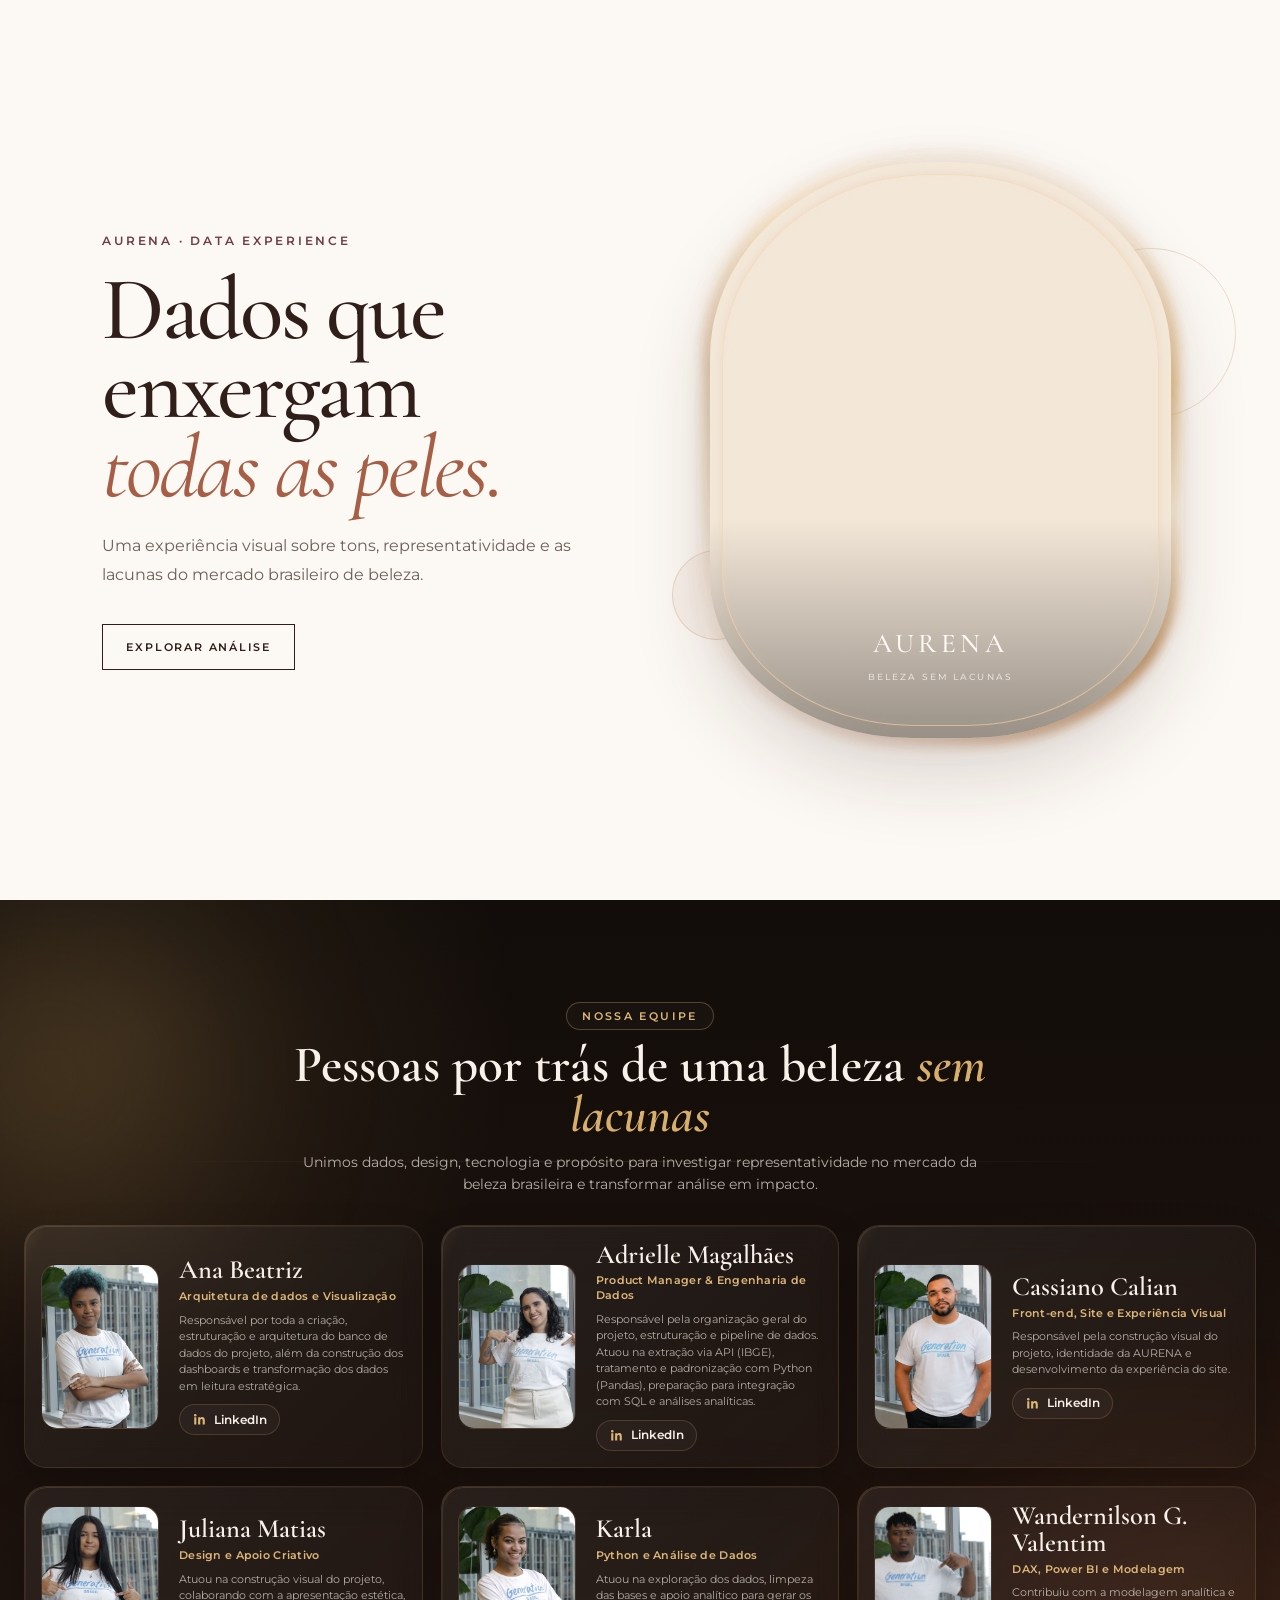
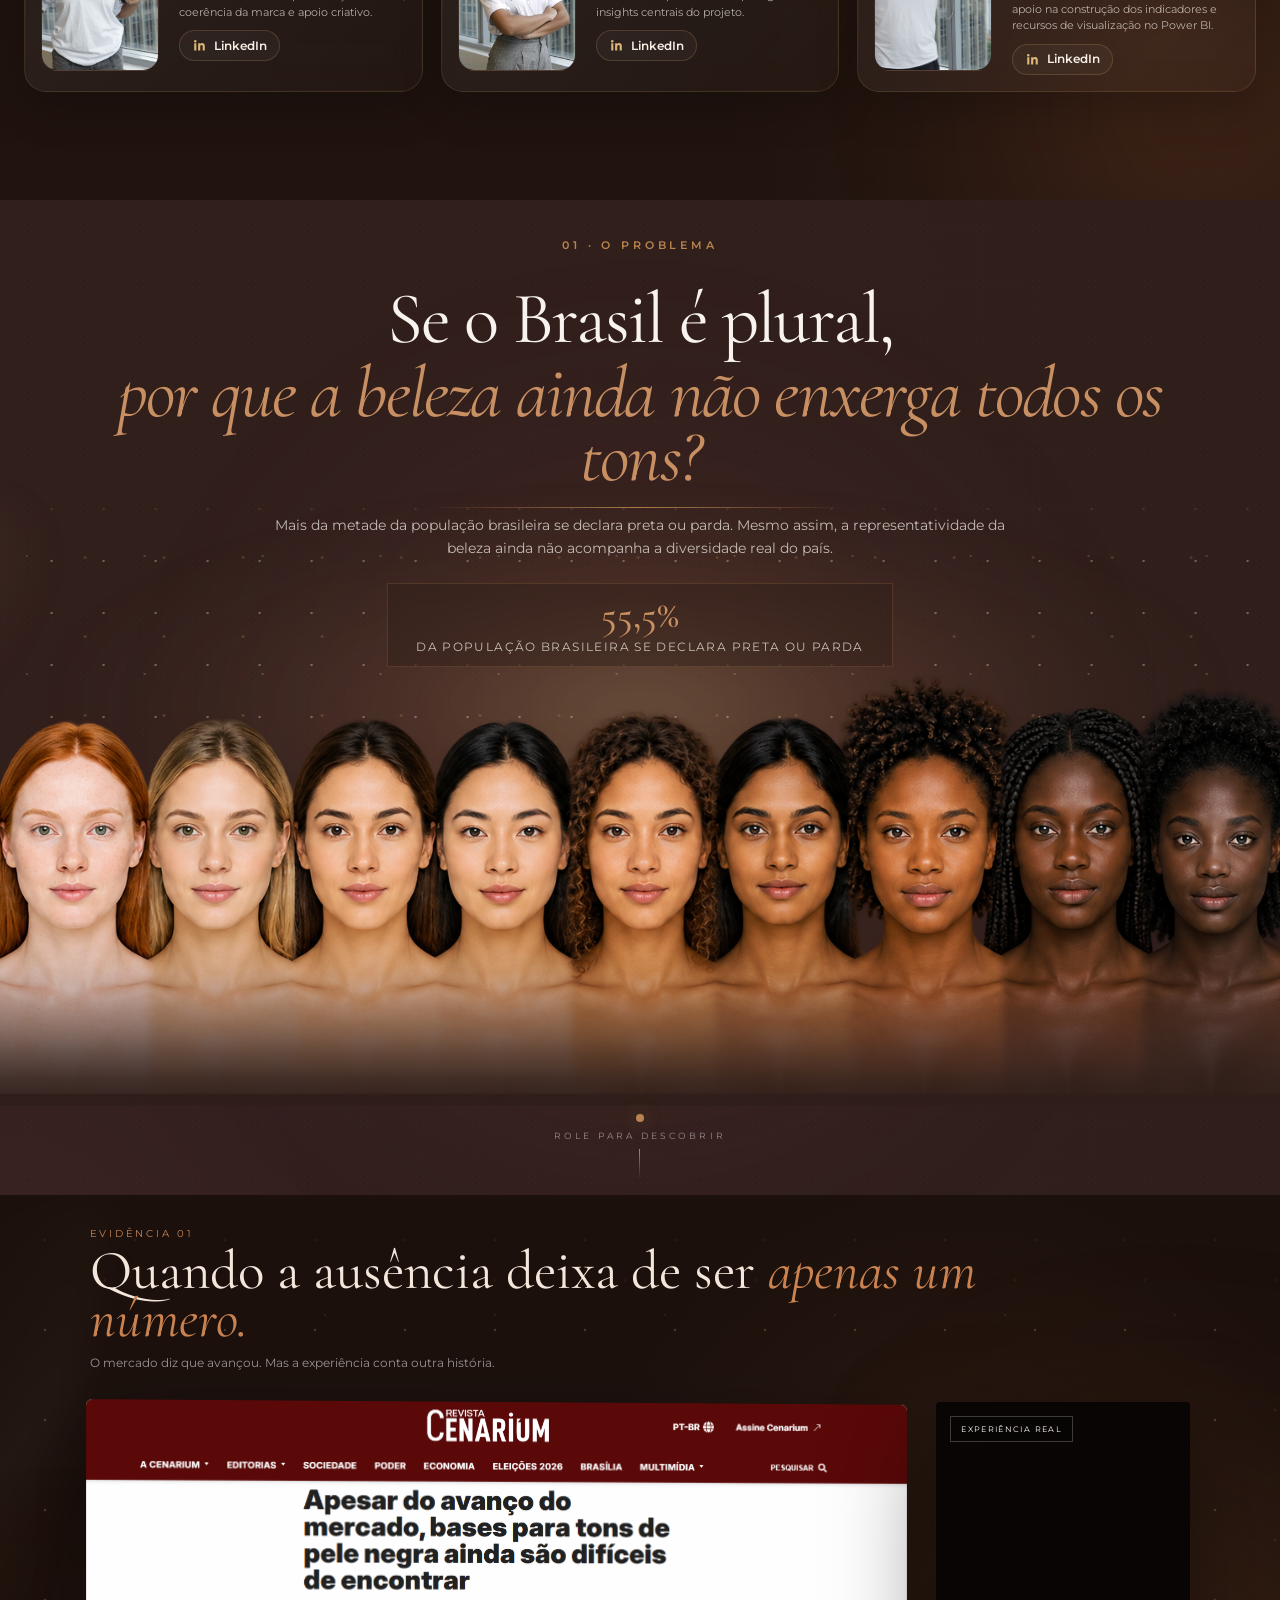
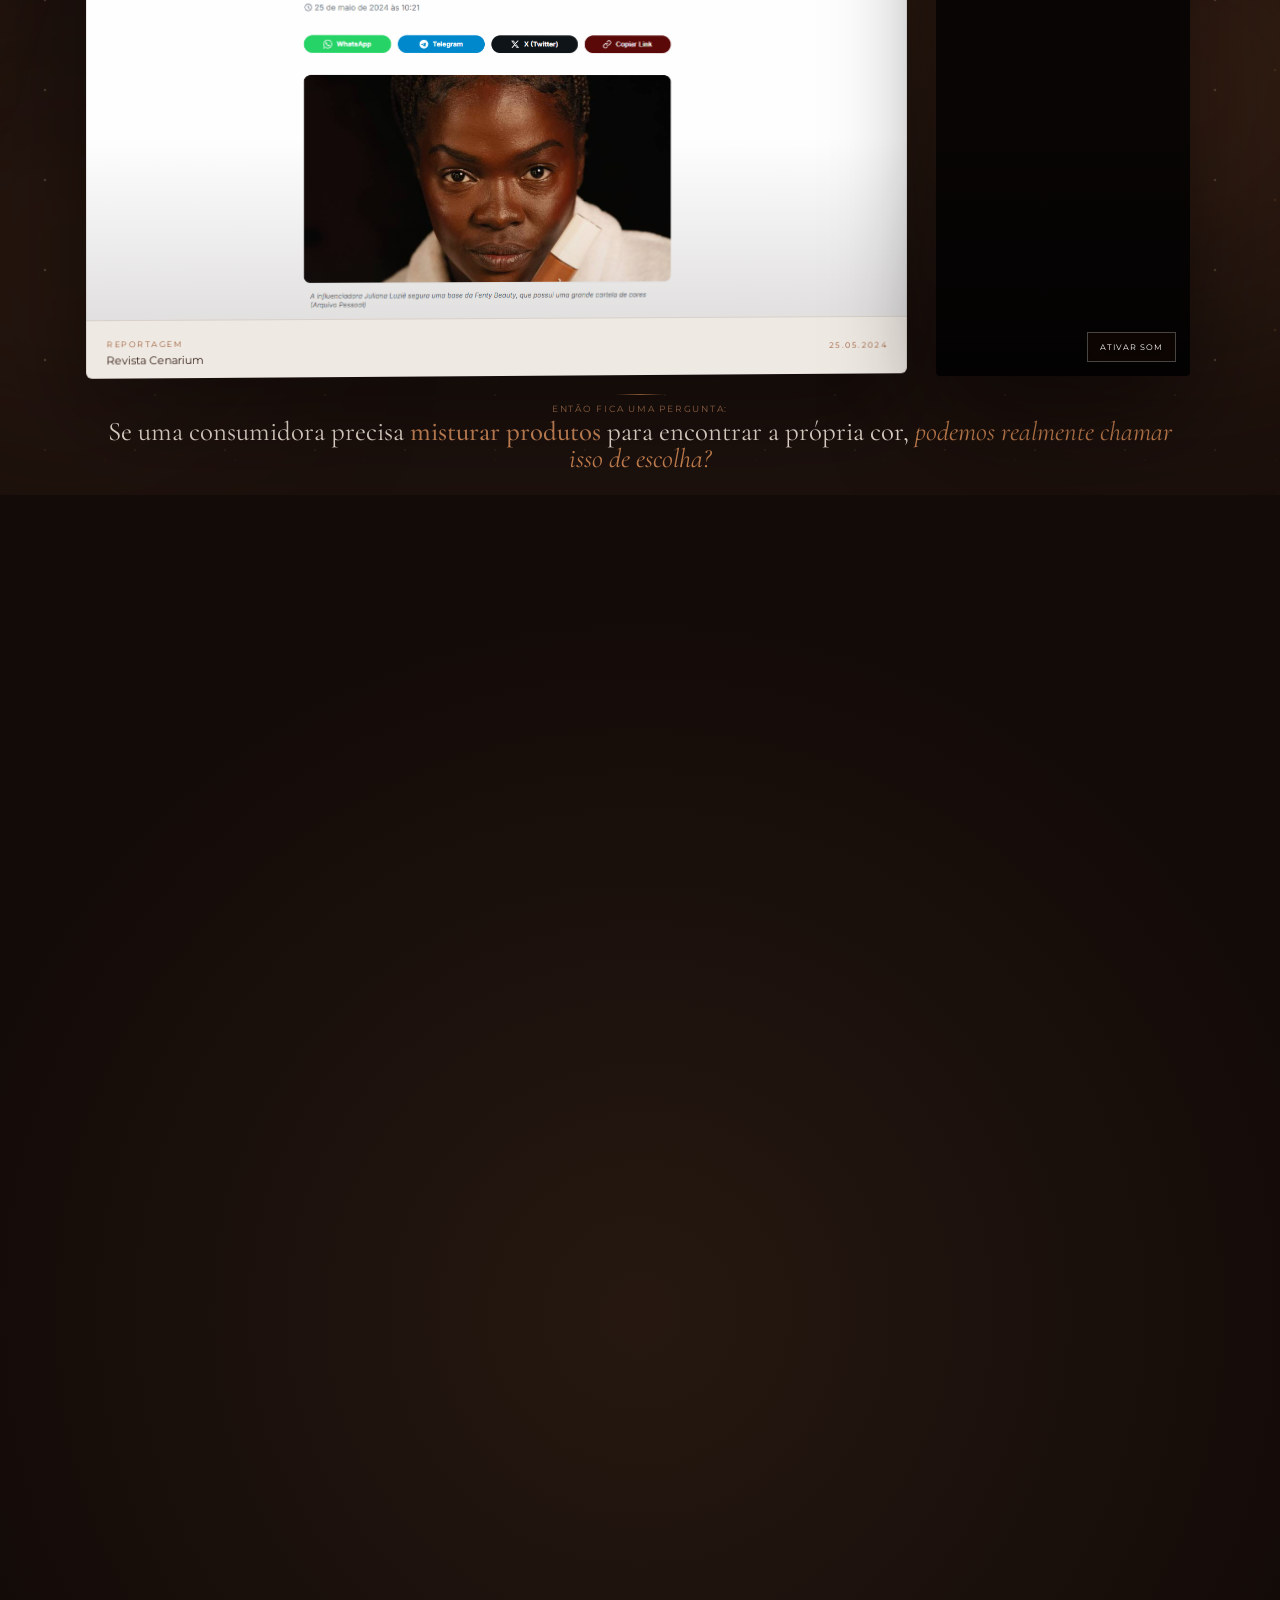
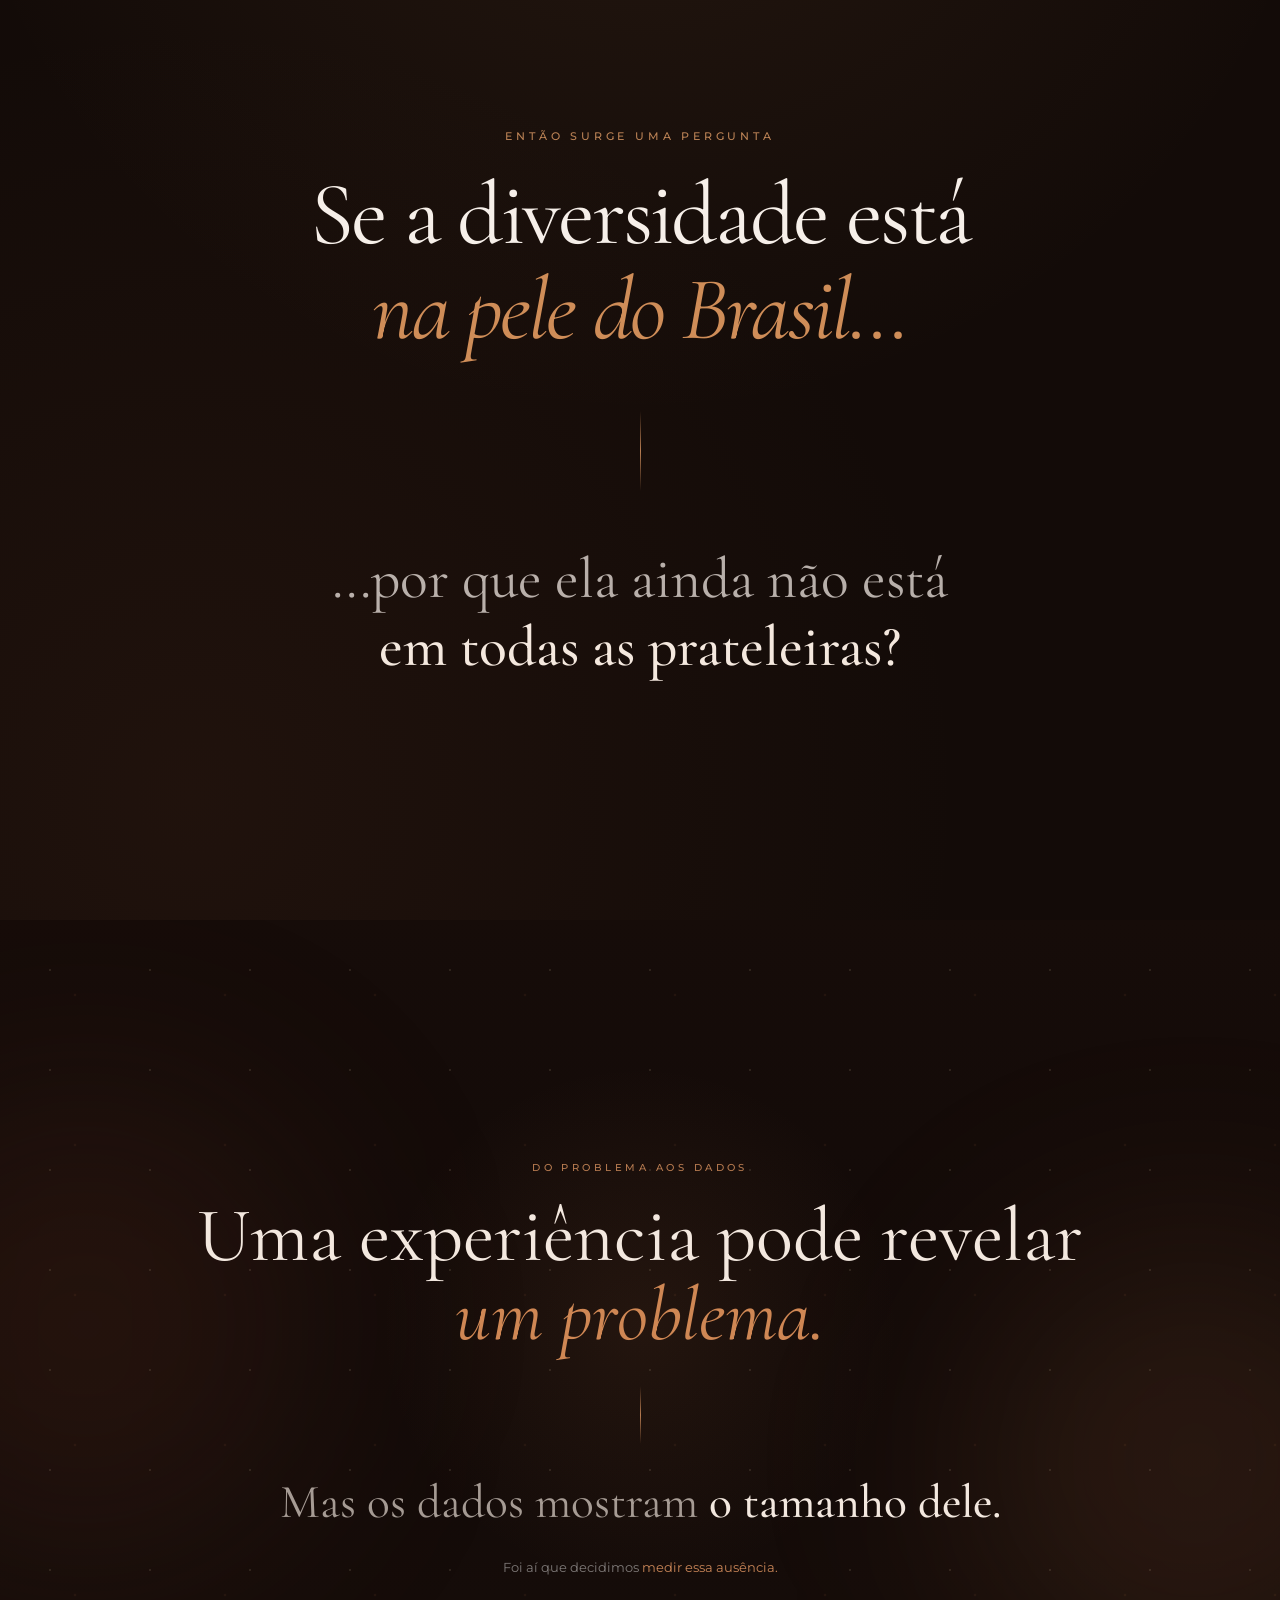
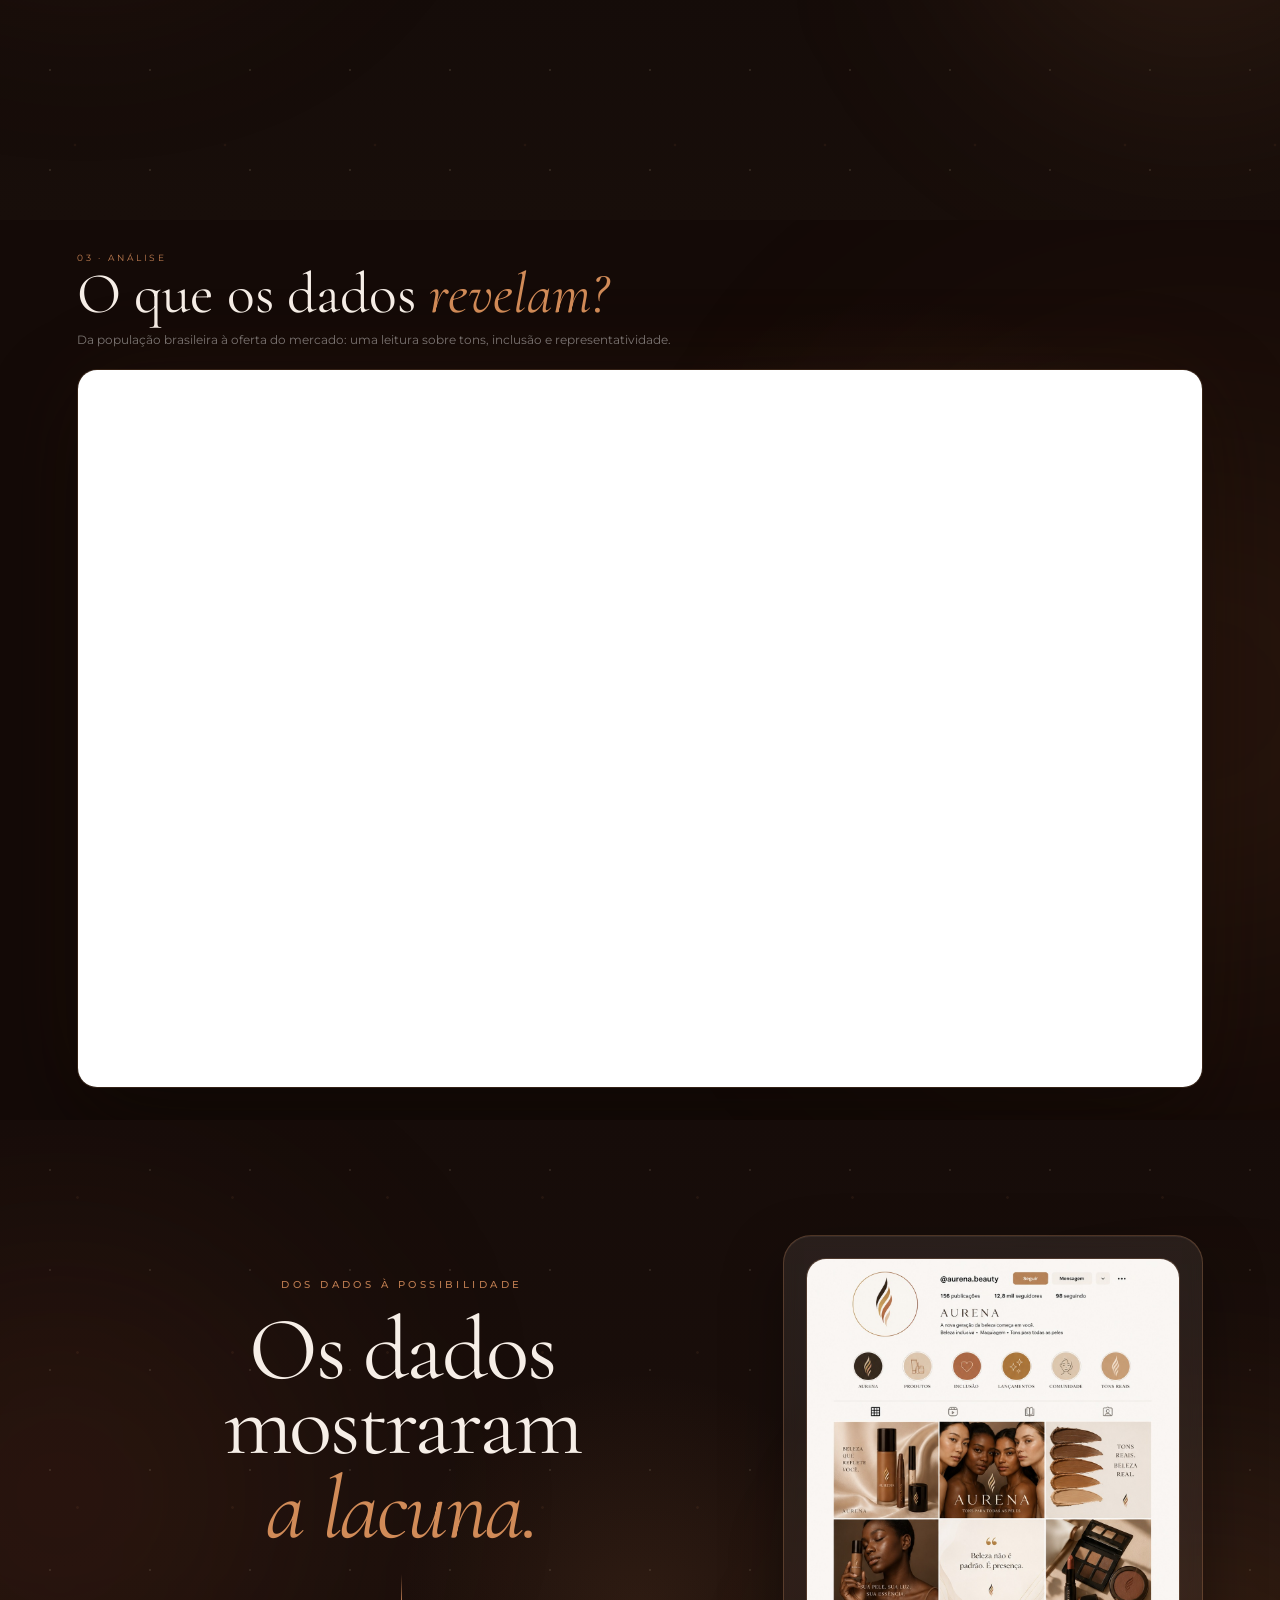
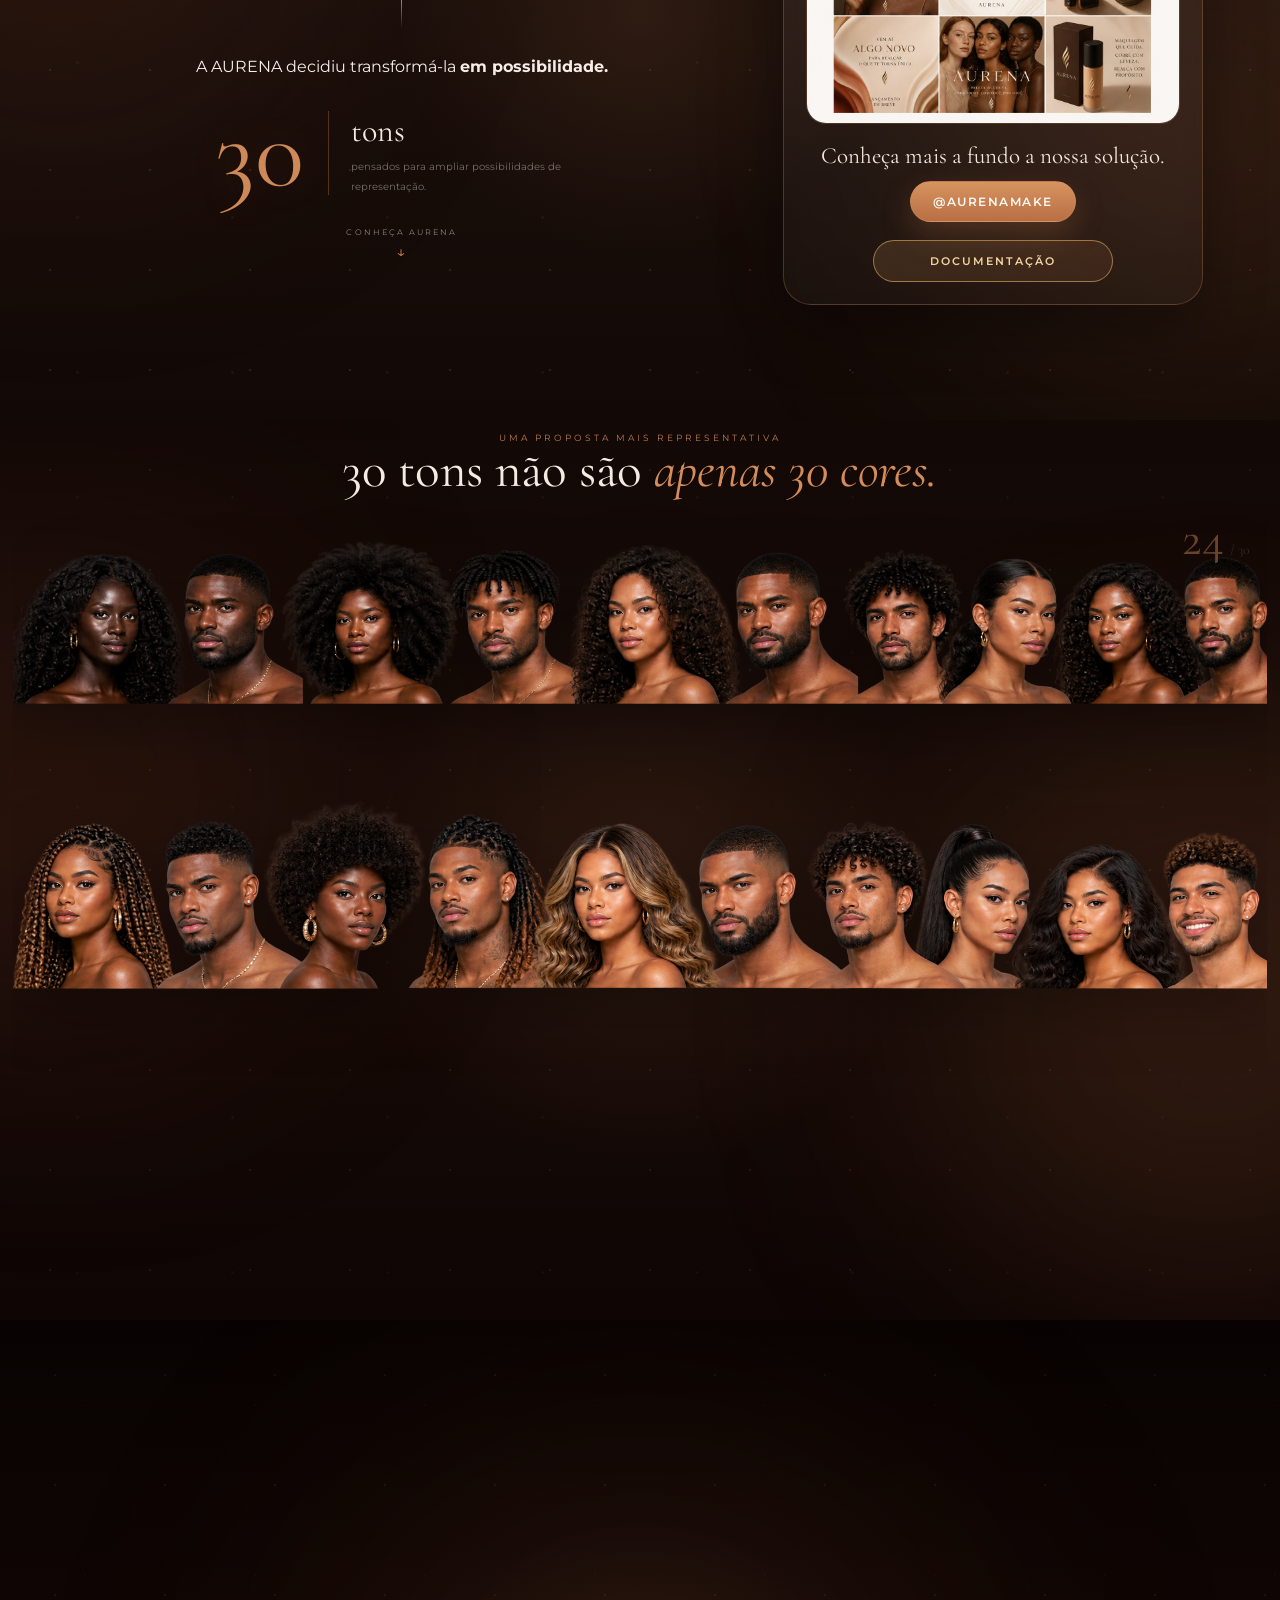
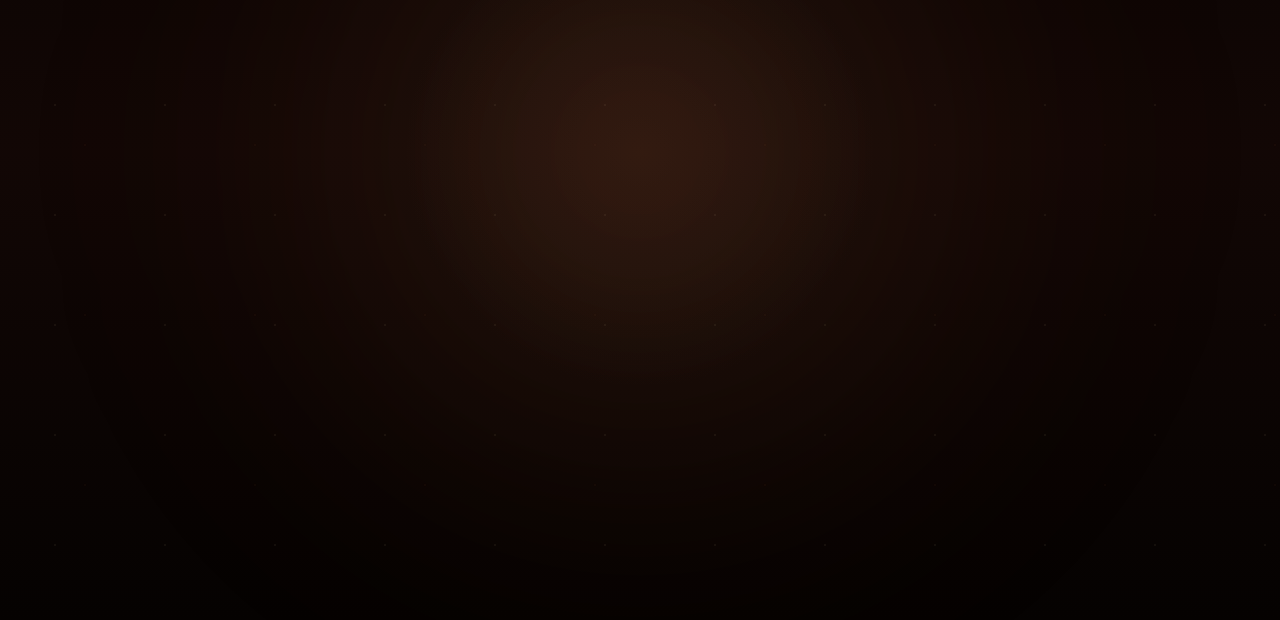
==== commit e6308bae: "Adiciona botão de documentação" ====
--- a/index.html
+++ b/index.html
@@ -480,10 +480,7 @@
                   loop
                   preload="metadata"
                 >
-                  <source
-                    src="./assets/reel-youthforia.mp4"
-                    type="video/mp4"
-                  />
+                  <source src="./assets/reel-youthforia.mp4" type="video/mp4" />
                 </video>
 
                 <div class="video-etiqueta">EXPERIÊNCIA REAL</div>
@@ -721,10 +718,7 @@
               <!-- CARD DO INSTAGRAM -->
               <aside class="solution-instagram-card">
                 <div class="solution-instagram-image">
-                  <img
-                    src="./assets/instagram.png"
-                    alt="Instagram da AURENA"
-                  />
+                  <img src="./assets/instagram.png" alt="Instagram da AURENA" />
                 </div>
 
                 <p class="solution-instagram-text">
@@ -738,6 +732,14 @@
                   class="solution-instagram-handle"
                 >
                   @aurenamake
+                </a>
+                <a
+                  href="./docs/Aurena_Documentacao_Executiva_PowerBI_Atualizado (1).pdf"
+                  target="_blank"
+                  rel="noopener noreferrer"
+                  class="solution-documentacao-button"
+                >
+                  DOCUMENTAÇÃO
                 </a>
               </aside>
             </div>
@@ -898,7 +900,14 @@
                 <span>A</span>
               </h4>
 
-              <p>BELEZA SEM LACUNAS</p>
+              <!-- ATO 4 — MARCA -->
+              <div class="manifesto-brand-final manifesto-act manifesto-act-04">
+                <div class="manifesto-brand-symbol">
+                  <span></span>
+                </div>
+
+                <p>BELEZA SEM LACUNAS</p>
+              </div>
             </div>
           </div>
         </section>
--- a/style.css
+++ b/style.css
@@ -4403,3 +4403,118 @@
     font-size: 1.45rem;
   }
 }
+
+.btn-documentacao {
+  margin-top: 35px;
+
+  display: inline-flex;
+  align-items: center;
+  justify-content: center;
+  gap: 12px;
+
+  padding: 14px 30px;
+
+  border: 1px solid rgba(211, 132, 74, 0.65);
+  border-radius: 50px;
+
+  background: rgba(211, 132, 74, 0.06);
+
+  color: #d3844a;
+
+  font-family: inherit;
+  font-size: 12px;
+  font-weight: 500;
+  letter-spacing: 3px;
+  text-transform: uppercase;
+
+  text-decoration: none;
+
+  backdrop-filter: blur(8px);
+
+  transition:
+    background 0.35s ease,
+    color 0.35s ease,
+    border-color 0.35s ease,
+    transform 0.35s ease,
+    box-shadow 0.35s ease;
+}
+
+.btn-documentacao:hover {
+  background: #d3844a;
+  color: #160b08;
+
+  border-color: #d3844a;
+
+  transform: translateY(-3px);
+
+  box-shadow:
+    0 8px 30px rgba(211, 132, 74, 0.18),
+    0 0 35px rgba(211, 132, 74, 0.1);
+}
+
+.btn-documentacao span {
+  font-size: 17px;
+  transition: transform 0.35s ease;
+}
+
+.btn-documentacao:hover span {
+  transform: translate(3px, -3px);
+}
+
+/* =====================================================
+   BOTÃO DOCUMENTAÇÃO AURENA
+===================================================== */
+
+.solution-documentacao-button {
+  display: flex;
+  align-items: center;
+  justify-content: center;
+
+  width: 100%;
+  max-width: 240px;
+
+  margin: 18px auto 0;
+  padding: 13px 24px;
+
+  border: 1px solid rgba(214, 163, 92, 0.65);
+  border-radius: 999px;
+
+  background: linear-gradient(
+    135deg,
+    rgba(214, 163, 92, 0.16),
+    rgba(124, 76, 45, 0.22)
+  );
+
+  color: #f2d3a2;
+
+  font-family: "Montserrat", sans-serif;
+  font-size: 11px;
+  font-weight: 600;
+  letter-spacing: 2px;
+
+  text-decoration: none;
+
+  cursor: pointer;
+
+  transition:
+    transform 0.3s ease,
+    background 0.3s ease,
+    border-color 0.3s ease,
+    box-shadow 0.3s ease;
+}
+
+.solution-documentacao-button:hover {
+  transform: translateY(-3px);
+
+  border-color: #d6a35c;
+
+  background: linear-gradient(
+    135deg,
+    rgba(214, 163, 92, 0.3),
+    rgba(124, 76, 45, 0.35)
+  );
+
+  box-shadow:
+    0 10px 30px rgba(0, 0, 0, 0.25),
+    0 0 22px rgba(214, 163, 92, 0.16);
+}
